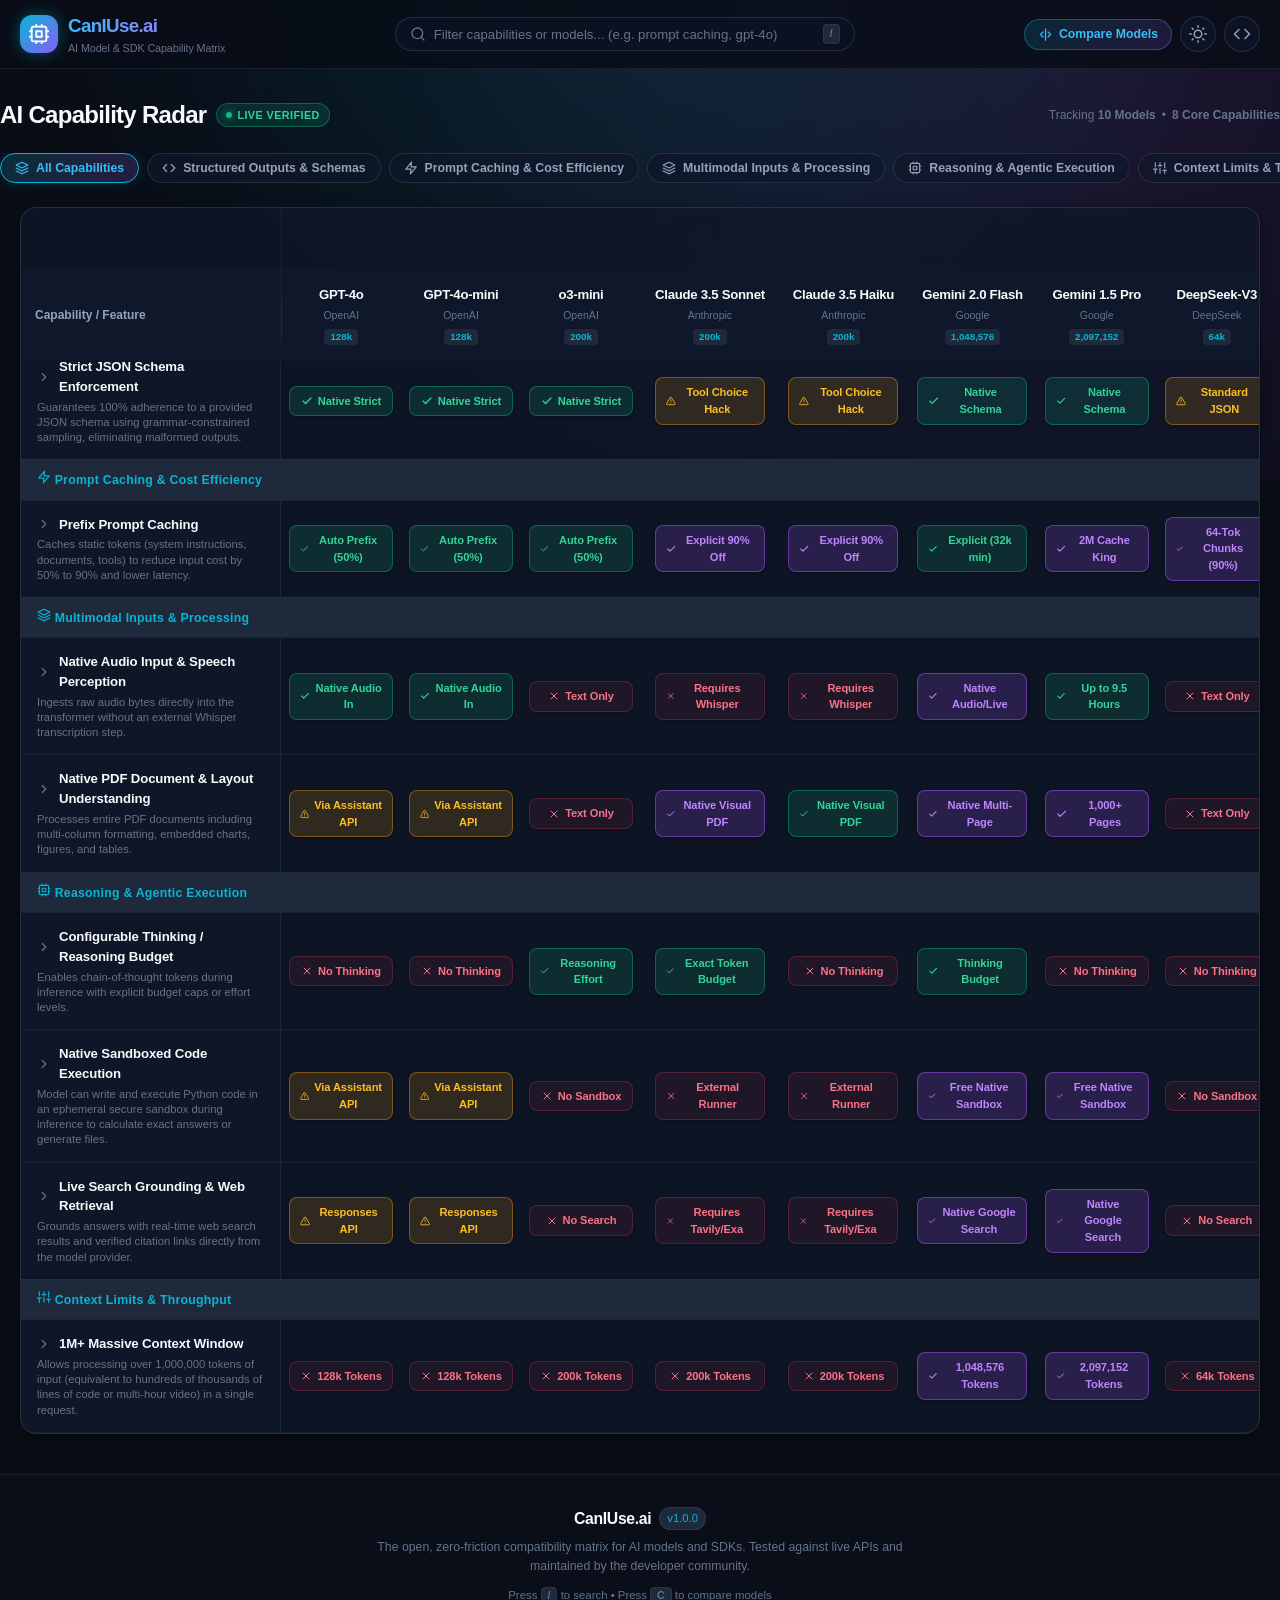
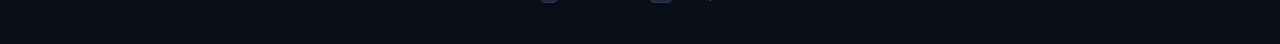
==== index.html @ 87ba204d "feat: initial commit of CanIUse.ai - The Can I Use for AI Models & SDKs" ====
<!DOCTYPE html>
<html lang="en" data-theme="dark">
<head>
  <meta charset="UTF-8" />
  <meta name="viewport" content="width=device-width, initial-scale=1.0" />
  <meta http-equiv="X-UA-Compatible" content="IE=edge" />

  <!-- Primary Meta Tags -->
  <title>CanIUse.ai ⚡ Can your AI model do this?</title>
  <meta name="title" content="CanIUse.ai ⚡ Can your AI model do this?" />
  <meta name="description" content="The CanIUse.com for AI models & SDKs. Instantly check strict JSON schemas, prompt caching, reasoning effort, multimodal perception, and tool parameters across OpenAI, Anthropic, Gemini, and DeepSeek." />
  <meta name="keywords" content="caniuse ai, llm capabilities, prompt caching calculator, strict json schema, claude 3.5 sonnet vs gpt-4o, gemini 2.0 flash context, deepseek v3 json mode, ai sdk cheat sheet" />
  <meta name="author" content="CanIUse.ai" />

  <!-- Theme & Mobile PWA -->
  <meta name="theme-color" media="(prefers-color-scheme: light)" content="#f8fafc" />
  <meta name="theme-color" media="(prefers-color-scheme: dark)" content="#090d16" />
  <link rel="icon" type="image/svg+xml" href="./favicon.svg" />

  <!-- Stylesheets -->
  <link rel="stylesheet" href="./css/styles.css?v=1.0.0" />
  <link rel="stylesheet" href="./css/components.css?v=1.0.0" />
  <link rel="stylesheet" href="./css/animations.css?v=1.0.0" />
</head>
<body>
  <!-- Mount for Header, Search, Category Navigation -->
  <div id="header-mount"></div>

  <!-- Main Content Mount: Capability Matrix Grid -->
  <main class="main-content" id="matrix-mount"></main>

  <!-- Mount for Model Diff Modal -->
  <div id="diff-modal-mount"></div>

  <!-- Site Footer -->
  <footer style="margin-top: auto; border-top: 1px solid var(--border-subtle); padding: 32px 0 40px; background: rgba(11, 17, 32, 0.4); text-align: center;">
    <div class="container" style="display: flex; flex-direction: column; align-items: center; gap: 8px;">
      <div style="display: flex; align-items: center; gap: 8px;">
        <span style="font-weight: 800; font-size: 1.05rem; letter-spacing: -0.02em;">CanIUse.ai</span>
        <span style="font-size: 0.75rem; background: var(--bg-card-subtle); padding: 2px 7px; border-radius: 9999px; border: 1px solid var(--border-color); color: var(--brand-cyan);">v1.0.0</span>
      </div>
      <p style="font-size: 0.82rem; color: var(--text-muted); max-width: 540px;">
        The open, zero-friction compatibility matrix for AI models and SDKs. Tested against live APIs and maintained by the developer community.
      </p>
      <div style="font-size: 0.76rem; color: var(--text-muted); margin-top: 4px;">
        Press <kbd class="search-kbd">/</kbd> to search &bull; Press <kbd class="search-kbd">C</kbd> to compare models
      </div>
    </div>
  </footer>

  <!-- Application Module Entrypoint -->
  <script type="module" src="./js/app.js?v=1.0.0"></script>
</body>
</html>
---- css/styles.css ----
/* ==========================================================================
   CanIUse.ai - Core Design System Tokens & Base Styles
   ========================================================================== */

:root {
  /* Color Palette - Cyber / Futuristic Dark (Default) */
  --bg-app: #090d16;
  --bg-surface: #0f172a;
  --bg-card: rgba(15, 23, 42, 0.75);
  --bg-card-hover: rgba(30, 41, 59, 0.85);
  --bg-card-subtle: #1e293b;
  --bg-elevated: #1e293b;
  --bg-input: #0b1120;
  --border-color: rgba(51, 65, 85, 0.6);
  --border-subtle: rgba(51, 65, 85, 0.35);
  --border-glow: rgba(6, 182, 212, 0.4);

  /* Typography */
  --text-primary: #f8fafc;
  --text-secondary: #94a3b8;
  --text-muted: #64748b;
  --text-inverse: #0f172a;

  /* Brand Accents */
  --brand-cyan: #06b6d4;
  --brand-cyan-glow: rgba(6, 182, 212, 0.25);
  --brand-emerald: #10b981;
  --brand-amber: #f59e0b;
  --brand-rose: #f43f5e;
  --brand-purple: #a855f7;
  --brand-blue: #3b82f6;

  /* Status Badges */
  --badge-native-bg: rgba(16, 185, 129, 0.15);
  --badge-native-text: #34d399;
  --badge-native-border: rgba(16, 185, 129, 0.4);

  --badge-partial-bg: rgba(245, 158, 11, 0.15);
  --badge-partial-text: #fbbf24;
  --badge-partial-border: rgba(245, 158, 11, 0.4);

  --badge-unsupported-bg: rgba(244, 63, 94, 0.08);
  --badge-unsupported-text: #fb7185;
  --badge-unsupported-border: rgba(244, 63, 94, 0.25);

  --badge-superpower-bg: rgba(168, 85, 247, 0.18);
  --badge-superpower-text: #c084fc;
  --badge-superpower-border: rgba(168, 85, 247, 0.5);

  /* Geometry & Shadows */
  --radius-xs: 4px;
  --radius-sm: 8px;
  --radius-md: 12px;
  --radius-lg: 16px;
  --radius-full: 9999px;
  --shadow-sm: 0 1px 3px rgba(0, 0, 0, 0.3);
  --shadow-md: 0 4px 12px rgba(0, 0, 0, 0.4);
  --shadow-lg: 0 10px 30px rgba(0, 0, 0, 0.6);
  --shadow-glow: 0 0 25px rgba(6, 182, 212, 0.2);

  /* Transitions */
  --transition-fast: 150ms cubic-bezier(0.16, 1, 0.3, 1);
  --transition-normal: 250ms cubic-bezier(0.16, 1, 0.3, 1);
  --transition-slow: 400ms cubic-bezier(0.16, 1, 0.3, 1);
}

/* Light Theme */
[data-theme="light"] {
  --bg-app: #f8fafc;
  --bg-surface: #ffffff;
  --bg-card: rgba(255, 255, 255, 0.85);
  --bg-card-hover: #f1f5f9;
  --bg-card-subtle: #f1f5f9;
  --bg-elevated: #ffffff;
  --bg-input: #ffffff;
  --border-color: #cbd5e1;
  --border-subtle: #e2e8f0;
  --border-glow: rgba(6, 182, 212, 0.5);

  --text-primary: #0f172a;
  --text-secondary: #475569;
  --text-muted: #64748b;
  --text-inverse: #ffffff;

  --badge-native-bg: #ecfdf5;
  --badge-native-text: #059669;
  --badge-native-border: #a7f3d0;

  --badge-partial-bg: #fffbeb;
  --badge-partial-text: #d97706;
  --badge-partial-border: #fde68a;

  --badge-unsupported-bg: #fff1f2;
  --badge-unsupported-text: #e11d48;
  --badge-unsupported-border: #fecdd3;

  --badge-superpower-bg: #faf5ff;
  --badge-superpower-text: #9333ea;
  --badge-superpower-border: #e9d5ff;

  --shadow-md: 0 4px 12px rgba(15, 23, 42, 0.08);
  --shadow-lg: 0 10px 30px rgba(15, 23, 42, 0.12);
}

/* Resets & Base */
*, *::before, *::after {
  box-sizing: border-box;
  margin: 0;
  padding: 0;
}

html {
  font-family: -apple-system, BlinkMacSystemFont, "Segoe UI", Roboto, "Helvetica Neue", Arial, sans-serif;
  font-size: 15px;
  line-height: 1.5;
  color: var(--text-primary);
  background-color: var(--bg-app);
  -webkit-font-smoothing: antialiased;
  -moz-osx-font-smoothing: grayscale;
}

body {
  min-height: 100vh;
  display: flex;
  flex-direction: column;
  background-color: var(--bg-app);
  overflow-x: hidden;
  position: relative;
}

/* Background Cyber Grid Accent */
body::before {
  content: "";
  position: fixed;
  top: 0;
  left: 0;
  right: 0;
  height: 480px;
  background: radial-gradient(circle at 50% -20%, rgba(6, 182, 212, 0.15), transparent 70%),
              radial-gradient(circle at 85% 10%, rgba(168, 85, 247, 0.12), transparent 60%);
  pointer-events: none;
  z-index: 0;
}

.container {
  width: 100%;
  max-width: 1440px;
  margin: 0 auto;
  padding: 0 20px;
  position: relative;
  z-index: 1;
}

a {
  color: inherit;
  text-decoration: none;
}

button {
  font-family: inherit;
  cursor: pointer;
  border: none;
  background: none;
}
---- css/components.css ----
/* ==========================================================================
   CanIUse.ai - Component Styles
   ========================================================================== */

/* --------------------------------------------------------------------------
   Site Header & Topbar
   -------------------------------------------------------------------------- */
.site-header {
  position: sticky;
  top: 0;
  z-index: 100;
  background: rgba(9, 13, 22, 0.82);
  backdrop-filter: blur(14px);
  -webkit-backdrop-filter: blur(14px);
  border-bottom: 1px solid var(--border-subtle);
  padding: 12px 0;
}

[data-theme="light"] .site-header {
  background: rgba(248, 250, 252, 0.85);
}

.site-header-inner {
  display: flex;
  align-items: center;
  justify-content: space-between;
  gap: 16px;
}

.brand-group {
  display: flex;
  align-items: center;
  gap: 10px;
  flex-shrink: 0;
}

.brand-logo-wrap {
  width: 38px;
  height: 38px;
  border-radius: var(--radius-md);
  background: linear-gradient(135deg, #06b6d4, #8b5cf6);
  display: flex;
  align-items: center;
  justify-content: center;
  color: #ffffff;
  box-shadow: 0 0 16px rgba(6, 182, 212, 0.4);
}

.brand-text {
  display: flex;
  flex-direction: column;
}

.brand-title {
  font-size: 1.25rem;
  font-weight: 850;
  letter-spacing: -0.035em;
  background: linear-gradient(90deg, #38bdf8, #818cf8, #c084fc);
  -webkit-background-clip: text;
  -webkit-text-fill-color: transparent;
}

.brand-subtitle {
  font-size: 0.72rem;
  color: var(--text-muted);
  font-weight: 500;
  letter-spacing: -0.01em;
}

/* Header Search Box */
.header-search-wrap {
  flex: 1;
  max-width: 460px;
  position: relative;
}

.header-search-box {
  display: flex;
  align-items: center;
  gap: 8px;
  background: var(--bg-input);
  border: 1px solid var(--border-color);
  border-radius: var(--radius-full);
  padding: 6px 14px;
  transition: all var(--transition-fast);
}

.header-search-box:focus-within {
  border-color: var(--brand-cyan);
  box-shadow: 0 0 0 3px var(--brand-cyan-glow);
}

.search-icon {
  color: var(--text-muted);
  display: flex;
  align-items: center;
}

.search-input {
  flex: 1;
  background: transparent;
  border: none;
  outline: none;
  font-size: 0.88rem;
  color: var(--text-primary);
}

.search-input::placeholder {
  color: var(--text-muted);
}

.search-kbd {
  font-size: 0.7rem;
  font-family: inherit;
  font-weight: 600;
  color: var(--text-muted);
  background: var(--bg-card-subtle);
  border: 1px solid var(--border-color);
  border-radius: var(--radius-xs);
  padding: 1px 6px;
  box-shadow: 0 1px 2px rgba(0, 0, 0, 0.2);
}

.search-clear-btn {
  color: var(--text-muted);
  display: flex;
  align-items: center;
  padding: 2px;
  border-radius: 50%;
  transition: color var(--transition-fast);
}

.search-clear-btn:hover {
  color: var(--text-primary);
}

/* Header Actions */
.header-actions {
  display: flex;
  align-items: center;
  gap: 8px;
}

.header-btn {
  display: flex;
  align-items: center;
  gap: 6px;
  font-size: 0.82rem;
  font-weight: 600;
  padding: 7px 13px;
  border-radius: var(--radius-full);
  border: 1px solid var(--border-color);
  background: var(--bg-card);
  color: var(--text-primary);
  transition: all var(--transition-fast);
}

.header-btn:hover {
  background: var(--bg-card-hover);
  border-color: var(--brand-cyan);
}

.header-btn.btn-diff {
  background: linear-gradient(135deg, rgba(6, 182, 212, 0.15), rgba(168, 85, 247, 0.15));
  border-color: rgba(6, 182, 212, 0.4);
  color: #38bdf8;
}

.header-btn.btn-diff:hover {
  border-color: #38bdf8;
  box-shadow: 0 0 12px rgba(6, 182, 212, 0.25);
}

.icon-btn {
  width: 36px;
  height: 36px;
  border-radius: var(--radius-full);
  border: 1px solid var(--border-color);
  background: var(--bg-card);
  color: var(--text-secondary);
  display: flex;
  align-items: center;
  justify-content: center;
  transition: all var(--transition-fast);
}

.icon-btn:hover {
  color: var(--text-primary);
  border-color: var(--brand-cyan);
}

/* --------------------------------------------------------------------------
   Hero & Quick Category Navigation Pills
   -------------------------------------------------------------------------- */
.hero-radar-strip {
  padding: 28px 0 16px;
}

.hero-stats-row {
  display: flex;
  align-items: center;
  justify-content: space-between;
  flex-wrap: wrap;
  gap: 12px;
  margin-bottom: 20px;
}

.hero-heading {
  display: flex;
  align-items: center;
  gap: 10px;
}

.hero-heading h1 {
  font-size: 1.6rem;
  font-weight: 850;
  letter-spacing: -0.03em;
}

.hero-badge-pill {
  font-size: 0.72rem;
  font-weight: 700;
  text-transform: uppercase;
  letter-spacing: 0.04em;
  padding: 3px 9px;
  border-radius: var(--radius-full);
  background: var(--badge-native-bg);
  color: var(--badge-native-text);
  border: 1px solid var(--badge-native-border);
  display: inline-flex;
  align-items: center;
  gap: 5px;
}

.live-pulse-dot {
  width: 6px;
  height: 6px;
  border-radius: 50%;
  background: var(--brand-emerald);
  box-shadow: 0 0 8px var(--brand-emerald);
}

.category-pills-row {
  display: flex;
  align-items: center;
  gap: 8px;
  overflow-x: auto;
  padding-bottom: 8px;
  scrollbar-width: none;
}

.category-pills-row::-webkit-scrollbar {
  display: none;
}

.cat-pill {
  display: flex;
  align-items: center;
  gap: 7px;
  font-size: 0.82rem;
  font-weight: 600;
  padding: 7px 14px;
  border-radius: var(--radius-full);
  background: var(--bg-card);
  border: 1px solid var(--border-color);
  color: var(--text-secondary);
  white-space: nowrap;
  transition: all var(--transition-fast);
}

.cat-pill:hover {
  background: var(--bg-card-hover);
  color: var(--text-primary);
  border-color: rgba(6, 182, 212, 0.4);
}

.cat-pill.active {
  background: linear-gradient(135deg, rgba(6, 182, 212, 0.2), rgba(168, 85, 247, 0.2));
  border-color: var(--brand-cyan);
  color: #38bdf8;
  box-shadow: 0 0 14px rgba(6, 182, 212, 0.2);
}

/* --------------------------------------------------------------------------
   Matrix Grid Table
   -------------------------------------------------------------------------- */
.matrix-container-card {
  background: var(--bg-card);
  border: 1px solid var(--border-color);
  border-radius: var(--radius-lg);
  box-shadow: var(--shadow-md);
  margin-bottom: 40px;
  overflow: hidden;
}

.matrix-table-wrap {
  overflow-x: auto;
  width: 100%;
}

.matrix-table {
  width: 100%;
  border-collapse: collapse;
  text-align: left;
  min-width: 1100px;
}

/* Column Header Styles */
.matrix-table thead th {
  background: var(--bg-surface);
  border-bottom: 2px solid var(--border-color);
  padding: 16px 14px;
  font-size: 0.8rem;
  font-weight: 700;
  color: var(--text-secondary);
  white-space: nowrap;
  position: sticky;
  top: 61px;
  z-index: 20;
}

.th-feature {
  width: 260px;
  min-width: 260px;
  position: sticky;
  left: 0;
  background: var(--bg-surface) !important;
  z-index: 25 !important;
  border-right: 1px solid var(--border-subtle);
}

.th-model {
  text-align: center;
  min-width: 120px;
}

.model-header-cell {
  display: flex;
  flex-direction: column;
  align-items: center;
  gap: 3px;
}

.model-header-name {
  font-size: 0.88rem;
  font-weight: 750;
  color: var(--text-primary);
  letter-spacing: -0.02em;
}

.model-header-provider {
  font-size: 0.7rem;
  color: var(--text-muted);
  font-weight: 500;
}

.model-header-badge {
  font-size: 0.65rem;
  font-weight: 600;
  padding: 1px 6px;
  border-radius: var(--radius-xs);
  background: var(--bg-card-subtle);
  color: var(--brand-cyan);
  margin-top: 2px;
}

/* Category Subheader Rows */
.category-divider-row td {
  background: var(--bg-card-subtle);
  padding: 10px 16px;
  font-size: 0.82rem;
  font-weight: 750;
  color: var(--brand-cyan);
  letter-spacing: 0.02em;
  border-top: 1px solid var(--border-color);
  border-bottom: 1px solid var(--border-subtle);
}

/* Feature Rows */
.feature-row {
  cursor: pointer;
  transition: background var(--transition-fast);
  border-bottom: 1px solid var(--border-subtle);
}

.feature-row:hover {
  background: var(--bg-card-hover);
}

.feature-row.expanded {
  background: rgba(30, 41, 59, 0.4);
}

.td-feature-name {
  padding: 14px 16px;
  position: sticky;
  left: 0;
  background: var(--bg-card);
  z-index: 10;
  border-right: 1px solid var(--border-subtle);
  display: flex;
  flex-direction: column;
  gap: 3px;
}

.feature-row:hover .td-feature-name {
  background: var(--bg-card-hover);
}

.feature-title-wrap {
  display: flex;
  align-items: center;
  gap: 8px;
}

.feature-chevron {
  color: var(--text-muted);
  transition: transform var(--transition-normal);
  display: flex;
}

.feature-row.expanded .feature-chevron {
  transform: rotate(90deg);
  color: var(--brand-cyan);
}

.feature-title {
  font-size: 0.88rem;
  font-weight: 700;
  color: var(--text-primary);
  letter-spacing: -0.01em;
}

.feature-summary {
  font-size: 0.75rem;
  color: var(--text-muted);
  line-height: 1.35;
}

.td-model-cell {
  text-align: center;
  padding: 10px 8px;
  vertical-align: middle;
}

/* Status Badges */
.status-badge {
  display: inline-flex;
  align-items: center;
  justify-content: center;
  gap: 5px;
  padding: 6px 10px;
  border-radius: var(--radius-sm);
  font-size: 0.74rem;
  font-weight: 700;
  letter-spacing: -0.01em;
  width: 100%;
  max-width: 110px;
  text-align: center;
  transition: transform var(--transition-fast);
  box-shadow: var(--shadow-sm);
}

.feature-row:hover .status-badge {
  transform: translateY(-1px);
}

.status-badge.native {
  background: var(--badge-native-bg);
  color: var(--badge-native-text);
  border: 1px solid var(--badge-native-border);
}

.status-badge.partial {
  background: var(--badge-partial-bg);
  color: var(--badge-partial-text);
  border: 1px solid var(--badge-partial-border);
}

.status-badge.unsupported {
  background: var(--badge-unsupported-bg);
  color: var(--badge-unsupported-text);
  border: 1px solid var(--badge-unsupported-border);
}

.status-badge.superpower {
  background: var(--badge-superpower-bg);
  color: var(--badge-superpower-text);
  border: 1px solid var(--badge-superpower-border);
}

/* --------------------------------------------------------------------------
   Expandable Feature Detail Drawer
   -------------------------------------------------------------------------- */
.drawer-row {
  display: none;
  background: rgba(11, 17, 32, 0.95);
  border-bottom: 2px solid var(--brand-cyan);
}

.drawer-row.expanded {
  display: table-row;
}

.drawer-content {
  padding: 24px;
}

.drawer-grid {
  display: grid;
  grid-template-columns: 1fr 1.2fr;
  gap: 24px;
}

@media (max-width: 900px) {
  .drawer-grid {
    grid-template-columns: 1fr;
  }
}

.drawer-title {
  font-size: 1.1rem;
  font-weight: 800;
  color: var(--text-primary);
  margin-bottom: 6px;
  display: flex;
  align-items: center;
  gap: 8px;
}

.drawer-desc {
  font-size: 0.85rem;
  color: var(--text-secondary);
  line-height: 1.5;
  margin-bottom: 16px;
}

.drawer-gotchas-box {
  background: rgba(245, 158, 11, 0.08);
  border-left: 3px solid var(--brand-amber);
  padding: 12px 16px;
  border-radius: 0 var(--radius-sm) var(--radius-sm) 0;
  margin-bottom: 18px;
}

.drawer-gotchas-heading {
  font-size: 0.78rem;
  font-weight: 750;
  color: var(--brand-amber);
  text-transform: uppercase;
  letter-spacing: 0.03em;
  margin-bottom: 6px;
  display: flex;
  align-items: center;
  gap: 6px;
}

.drawer-gotchas-list {
  list-style: disc;
  padding-left: 18px;
  font-size: 0.8rem;
  color: var(--text-secondary);
  line-height: 1.5;
}

/* SDK Parameter Breakdown Cards */
.sdk-params-list {
  display: flex;
  flex-direction: column;
  gap: 10px;
}

.sdk-param-item {
  background: var(--bg-card);
  border: 1px solid var(--border-color);
  border-radius: var(--radius-sm);
  padding: 10px 14px;
}

.sdk-param-header {
  display: flex;
  align-items: center;
  justify-content: space-between;
  margin-bottom: 4px;
}

.sdk-model-title {
  font-size: 0.82rem;
  font-weight: 750;
  color: var(--text-primary);
}

.sdk-param-code {
  font-family: ui-monospace, SFMono-Regular, Menlo, Monaco, Consolas, monospace;
  font-size: 0.78rem;
  color: var(--brand-cyan);
  background: var(--bg-input);
  padding: 4px 8px;
  border-radius: var(--radius-xs);
  display: block;
  word-break: break-all;
}

.sdk-param-notes {
  font-size: 0.75rem;
  color: var(--text-muted);
  margin-top: 4px;
}

/* Code Viewer Widget */
.code-viewer-wrap {
  background: #080c14;
  border: 1px solid var(--border-color);
  border-radius: var(--radius-md);
  overflow: hidden;
  display: flex;
  flex-direction: column;
}

.code-viewer-topbar {
  display: flex;
  align-items: center;
  justify-content: space-between;
  background: #0f172a;
  border-bottom: 1px solid var(--border-subtle);
  padding: 8px 14px;
}

.code-lang-tabs {
  display: flex;
  gap: 6px;
}

.code-tab-btn {
  font-size: 0.76rem;
  font-weight: 650;
  padding: 4px 10px;
  border-radius: var(--radius-xs);
  color: var(--text-muted);
  transition: all var(--transition-fast);
}

.code-tab-btn.active {
  background: var(--bg-card-subtle);
  color: var(--brand-cyan);
}

.code-copy-btn {
  display: flex;
  align-items: center;
  gap: 5px;
  font-size: 0.74rem;
  font-weight: 650;
  padding: 4px 10px;
  border-radius: var(--radius-xs);
  background: var(--bg-card-subtle);
  border: 1px solid var(--border-color);
  color: var(--text-secondary);
  transition: all var(--transition-fast);
}

.code-copy-btn:hover {
  background: var(--brand-cyan);
  color: #090d16;
  border-color: var(--brand-cyan);
}

.code-pre {
  margin: 0;
  padding: 16px;
  font-family: ui-monospace, SFMono-Regular, Menlo, Monaco, Consolas, monospace;
  font-size: 0.78rem;
  line-height: 1.6;
  color: #e2e8f0;
  overflow-x: auto;
  flex: 1;
}

/* --------------------------------------------------------------------------
   Model Diff Comparison Modal
   -------------------------------------------------------------------------- */
.diff-modal-backdrop {
  position: fixed;
  inset: 0;
  background: rgba(0, 0, 0, 0.75);
  backdrop-filter: blur(8px);
  z-index: 500;
  display: flex;
  align-items: center;
  justify-content: center;
  padding: 20px;
  opacity: 0;
  pointer-events: none;
  transition: opacity var(--transition-normal);
}

.diff-modal-backdrop.open {
  opacity: 1;
  pointer-events: auto;
}

.diff-modal {
  background: var(--bg-surface);
  border: 1px solid var(--border-color);
  border-radius: var(--radius-lg);
  box-shadow: var(--shadow-lg);
  width: 100%;
  max-width: 860px;
  max-height: 85vh;
  display: flex;
  flex-direction: column;
  overflow: hidden;
  transform: scale(0.95);
  transition: transform var(--transition-normal);
}

.diff-modal-backdrop.open .diff-modal {
  transform: scale(1);
}

.diff-modal-header {
  padding: 16px 20px;
  border-bottom: 1px solid var(--border-color);
  display: flex;
  align-items: center;
  justify-content: space-between;
}

.diff-modal-title {
  font-size: 1.15rem;
  font-weight: 800;
  letter-spacing: -0.02em;
}

.diff-selectors-row {
  display: grid;
  grid-template-columns: 1fr auto 1fr;
  align-items: center;
  gap: 16px;
  padding: 16px 20px;
  background: var(--bg-card-subtle);
  border-bottom: 1px solid var(--border-subtle);
}

.model-select {
  width: 100%;
  padding: 8px 12px;
  border-radius: var(--radius-sm);
  background: var(--bg-input);
  border: 1px solid var(--border-color);
  color: var(--text-primary);
  font-size: 0.88rem;
  font-weight: 600;
  outline: none;
}

.diff-body {
  overflow-y: auto;
  padding: 20px;
}

.diff-row {
  display: grid;
  grid-template-columns: 1.4fr 1fr 1fr;
  align-items: center;
  gap: 12px;
  padding: 12px 0;
  border-bottom: 1px solid var(--border-subtle);
}

/* --------------------------------------------------------------------------
   Copy Toast Notification
   -------------------------------------------------------------------------- */
.copy-toast {
  position: fixed;
  bottom: 24px;
  right: 24px;
  background: #10b981;
  color: #ffffff;
  padding: 10px 18px;
  border-radius: var(--radius-full);
  font-size: 0.82rem;
  font-weight: 700;
  box-shadow: 0 10px 25px rgba(16, 185, 129, 0.4);
  display: flex;
  align-items: center;
  gap: 8px;
  z-index: 1000;
  transform: translateY(100px);
  opacity: 0;
  transition: all var(--transition-normal);
}

.copy-toast.show {
  transform: translateY(0);
  opacity: 1;
}
---- css/animations.css ----
/* ==========================================================================
   CanIUse.ai - High-Performance 60fps Micro-Animations (<4KB)
   ========================================================================== */

/* Glowing border sweep on active brand element */
@keyframes pulseGlow {
  0%, 100% {
    box-shadow: 0 0 14px rgba(6, 182, 212, 0.35);
  }
  50% {
    box-shadow: 0 0 24px rgba(168, 85, 247, 0.55);
  }
}

.brand-logo-wrap {
  animation: pulseGlow 4s infinite ease-in-out;
}

/* Pulsing Live Verification Dot */
@keyframes radarPing {
  0% {
    transform: scale(0.95);
    box-shadow: 0 0 0 0 rgba(16, 185, 129, 0.7);
  }
  70% {
    transform: scale(1.1);
    box-shadow: 0 0 0 7px rgba(16, 185, 129, 0);
  }
  100% {
    transform: scale(0.95);
    box-shadow: 0 0 0 0 rgba(16, 185, 129, 0);
  }
}

.live-pulse-dot {
  animation: radarPing 2.2s infinite cubic-bezier(0.4, 0, 0.6, 1);
}

/* Micro Pop Animation for status badge hover */
.status-badge:hover {
  transform: scale(1.04);
}

/* Fade in for matrix cards */
@keyframes fadeInUp {
  from {
    opacity: 0;
    transform: translateY(8px);
  }
  to {
    opacity: 1;
    transform: translateY(0);
  }
}

.matrix-table tbody tr {
  animation: fadeInUp 0.2s ease-out forwards;
}
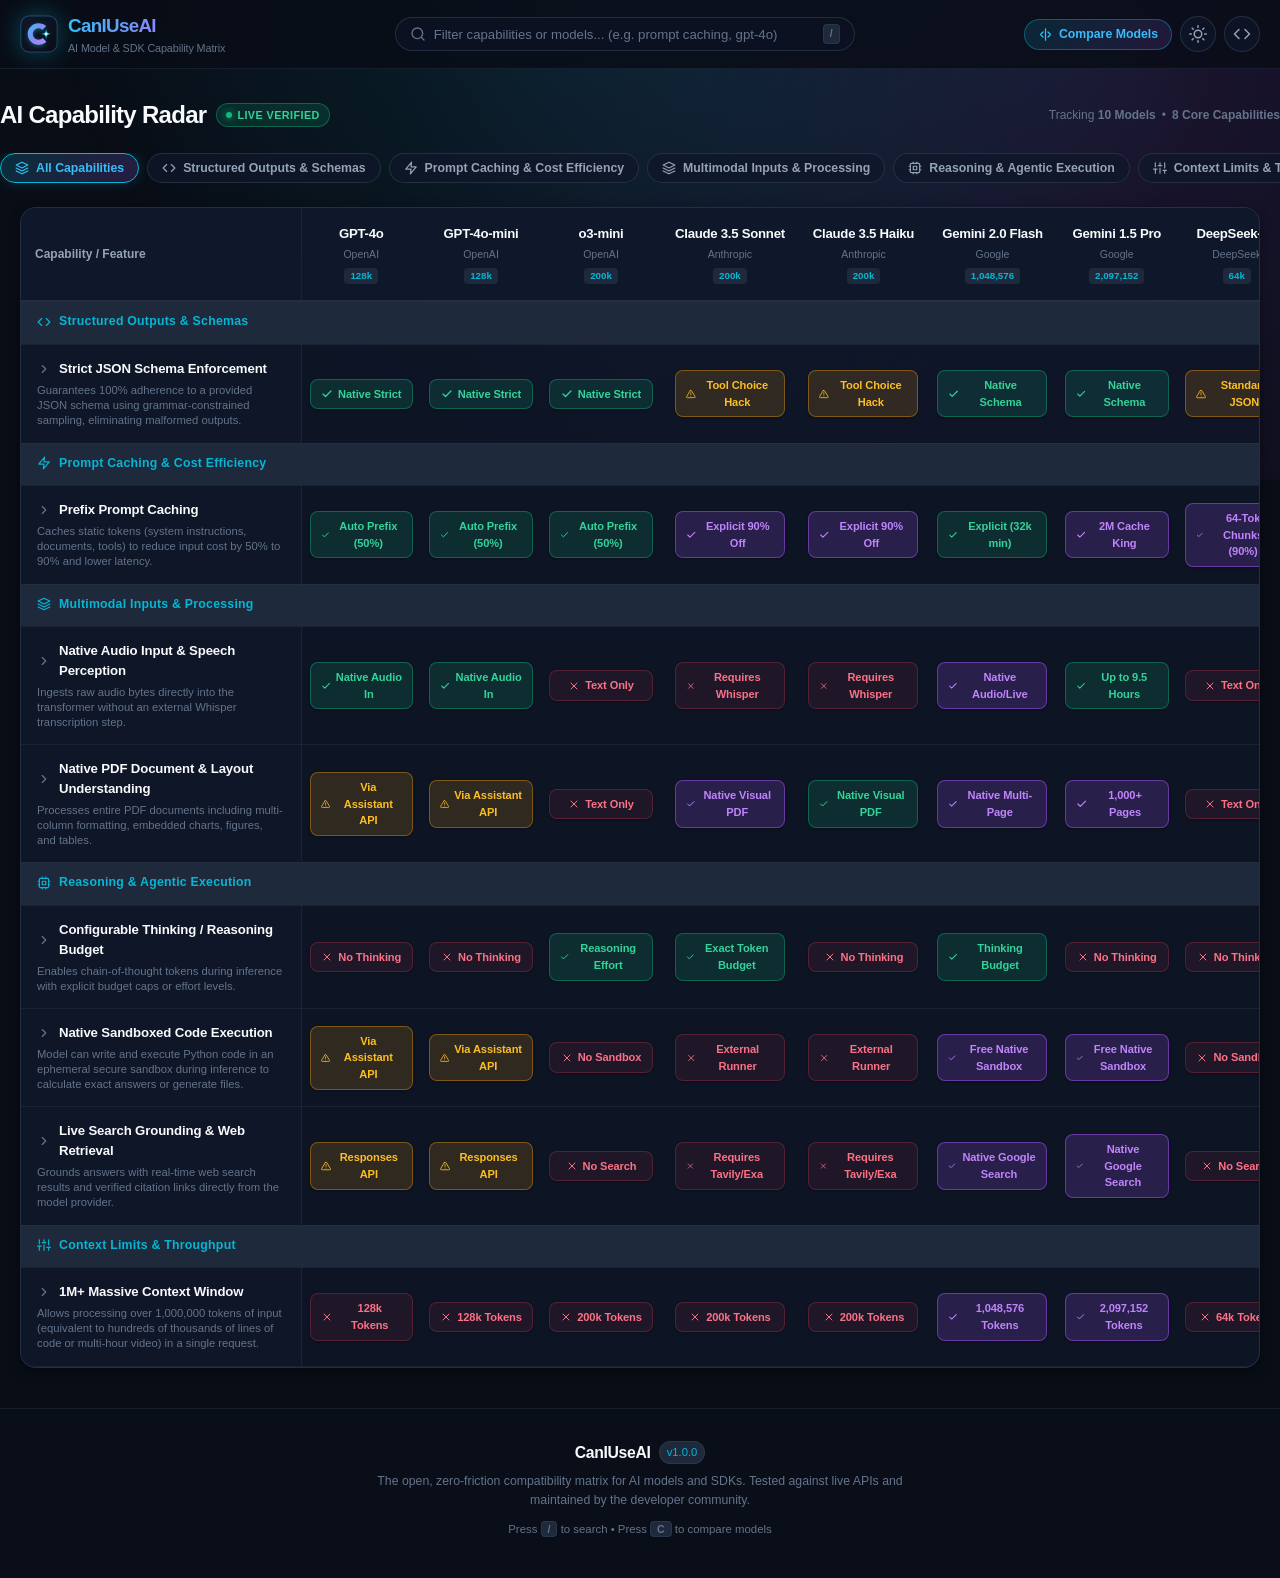
==== commit c61fc3eb: "brand: update name to CanIUseAI and design solid modern SVG emblem logo" ====
--- a/index.html
+++ b/index.html
@@ -6,11 +6,11 @@
   <meta http-equiv="X-UA-Compatible" content="IE=edge" />
 
   <!-- Primary Meta Tags -->
-  <title>CanIUse.ai ⚡ Can your AI model do this?</title>
-  <meta name="title" content="CanIUse.ai ⚡ Can your AI model do this?" />
-  <meta name="description" content="The CanIUse.com for AI models & SDKs. Instantly check strict JSON schemas, prompt caching, reasoning effort, multimodal perception, and tool parameters across OpenAI, Anthropic, Gemini, and DeepSeek." />
-  <meta name="keywords" content="caniuse ai, llm capabilities, prompt caching calculator, strict json schema, claude 3.5 sonnet vs gpt-4o, gemini 2.0 flash context, deepseek v3 json mode, ai sdk cheat sheet" />
-  <meta name="author" content="CanIUse.ai" />
+  <title>CanIUseAI ⚡ Can your AI model do this?</title>
+  <meta name="title" content="CanIUseAI ⚡ Can your AI model do this?" />
+  <meta name="description" content="The CanIUse for AI models & SDKs. Instantly check strict JSON schemas, prompt caching, reasoning effort, multimodal perception, and tool parameters across OpenAI, Anthropic, Gemini, and DeepSeek." />
+  <meta name="keywords" content="caniuseai, caniuse ai, llm capabilities, prompt caching calculator, strict json schema, claude 3.5 sonnet vs gpt-4o, gemini 2.0 flash context, deepseek v3 json mode, ai sdk cheat sheet" />
+  <meta name="author" content="CanIUseAI" />
 
   <!-- Theme & Mobile PWA -->
   <meta name="theme-color" media="(prefers-color-scheme: light)" content="#f8fafc" />
@@ -36,7 +36,7 @@
   <footer style="margin-top: auto; border-top: 1px solid var(--border-subtle); padding: 32px 0 40px; background: rgba(11, 17, 32, 0.4); text-align: center;">
     <div class="container" style="display: flex; flex-direction: column; align-items: center; gap: 8px;">
       <div style="display: flex; align-items: center; gap: 8px;">
-        <span style="font-weight: 800; font-size: 1.05rem; letter-spacing: -0.02em;">CanIUse.ai</span>
+        <span style="font-weight: 800; font-size: 1.05rem; letter-spacing: -0.02em;">CanIUseAI</span>
         <span style="font-size: 0.75rem; background: var(--bg-card-subtle); padding: 2px 7px; border-radius: 9999px; border: 1px solid var(--border-color); color: var(--brand-cyan);">v1.0.0</span>
       </div>
       <p style="font-size: 0.82rem; color: var(--text-muted); max-width: 540px;">
--- a/css/components.css
+++ b/css/components.css
@@ -37,13 +37,18 @@
 .brand-logo-wrap {
   width: 38px;
   height: 38px;
-  border-radius: var(--radius-md);
-  background: linear-gradient(135deg, #06b6d4, #8b5cf6);
+  border-radius: 10px;
   display: flex;
   align-items: center;
   justify-content: center;
-  color: #ffffff;
-  box-shadow: 0 0 16px rgba(6, 182, 212, 0.4);
+  cursor: pointer;
+  transition: transform var(--transition-fast), filter var(--transition-fast);
+  filter: drop-shadow(0 0 12px rgba(6, 182, 212, 0.35));
+}
+
+.brand-logo-wrap:hover {
+  transform: scale(1.06);
+  filter: drop-shadow(0 0 16px rgba(56, 189, 248, 0.55));
 }
 
 .brand-text {
@@ -121,17 +126,36 @@
   box-shadow: 0 1px 2px rgba(0, 0, 0, 0.2);
 }
 
+/* Hide native WebKit / Blink search decoration and cancel buttons */
+input[type="search"]::-webkit-search-decoration,
+input[type="search"]::-webkit-search-cancel-button,
+input[type="search"]::-webkit-search-results-button,
+input[type="search"]::-webkit-search-results-decoration {
+  -webkit-appearance: none;
+  display: none;
+}
+
 .search-clear-btn {
-  color: var(--text-muted);
-  display: flex;
-  align-items: center;
-  padding: 2px;
+  color: #38bdf8;
+  background: rgba(56, 189, 248, 0.12);
+  border: 1px solid rgba(56, 189, 248, 0.28);
+  display: flex;
+  align-items: center;
+  justify-content: center;
+  width: 20px;
+  height: 20px;
   border-radius: 50%;
-  transition: color var(--transition-fast);
+  padding: 0;
+  cursor: pointer;
+  flex-shrink: 0;
+  transition: all var(--transition-fast);
 }
 
 .search-clear-btn:hover {
-  color: var(--text-primary);
+  color: #ffffff;
+  background: #0284c7;
+  border-color: #38bdf8;
+  box-shadow: 0 0 10px rgba(56, 189, 248, 0.4);
 }
 
 /* Header Actions */
@@ -315,18 +339,21 @@
   color: var(--text-secondary);
   white-space: nowrap;
   position: sticky;
-  top: 61px;
+  top: 0;
   z-index: 20;
 }
 
 .th-feature {
-  width: 260px;
-  min-width: 260px;
+  width: 280px;
+  min-width: 280px;
+  max-width: 280px;
   position: sticky;
   left: 0;
   background: var(--bg-surface) !important;
   z-index: 25 !important;
   border-right: 1px solid var(--border-subtle);
+  text-align: left;
+  vertical-align: middle;
 }
 
 .th-model {
@@ -374,6 +401,16 @@
   letter-spacing: 0.02em;
   border-top: 1px solid var(--border-color);
   border-bottom: 1px solid var(--border-subtle);
+  position: relative;
+}
+
+.category-divider-inner {
+  position: sticky;
+  left: 16px;
+  display: inline-flex;
+  align-items: center;
+  gap: 8px;
+  width: max-content;
 }
 
 /* Feature Rows */
@@ -392,15 +429,22 @@
 }
 
 .td-feature-name {
+  width: 280px;
+  min-width: 280px;
+  max-width: 280px;
   padding: 14px 16px;
   position: sticky;
   left: 0;
   background: var(--bg-card);
   z-index: 10;
   border-right: 1px solid var(--border-subtle);
+  vertical-align: top;
+}
+
+.feature-name-inner {
   display: flex;
   flex-direction: column;
-  gap: 3px;
+  gap: 4px;
 }
 
 .feature-row:hover .td-feature-name {
@@ -575,6 +619,13 @@
   border: 1px solid var(--border-color);
   border-radius: var(--radius-sm);
   padding: 10px 14px;
+  transition: all var(--transition-fast);
+}
+
+.sdk-param-item.active-model-target {
+  border-color: var(--brand-cyan);
+  background: rgba(6, 182, 212, 0.08);
+  box-shadow: 0 0 16px rgba(6, 182, 212, 0.25);
 }
 
 .sdk-param-header {
@@ -637,12 +688,22 @@
   padding: 4px 10px;
   border-radius: var(--radius-xs);
   color: var(--text-muted);
+  background: transparent;
+  border: 1px solid transparent;
+  cursor: pointer;
   transition: all var(--transition-fast);
 }
 
+.code-tab-btn:hover {
+  color: var(--text-primary);
+  background: rgba(255, 255, 255, 0.06);
+}
+
 .code-tab-btn.active {
-  background: var(--bg-card-subtle);
-  color: var(--brand-cyan);
+  background: rgba(6, 182, 212, 0.15);
+  border-color: rgba(6, 182, 212, 0.35);
+  color: #38bdf8;
+  box-shadow: 0 0 8px rgba(6, 182, 212, 0.2);
 }
 
 .code-copy-btn {
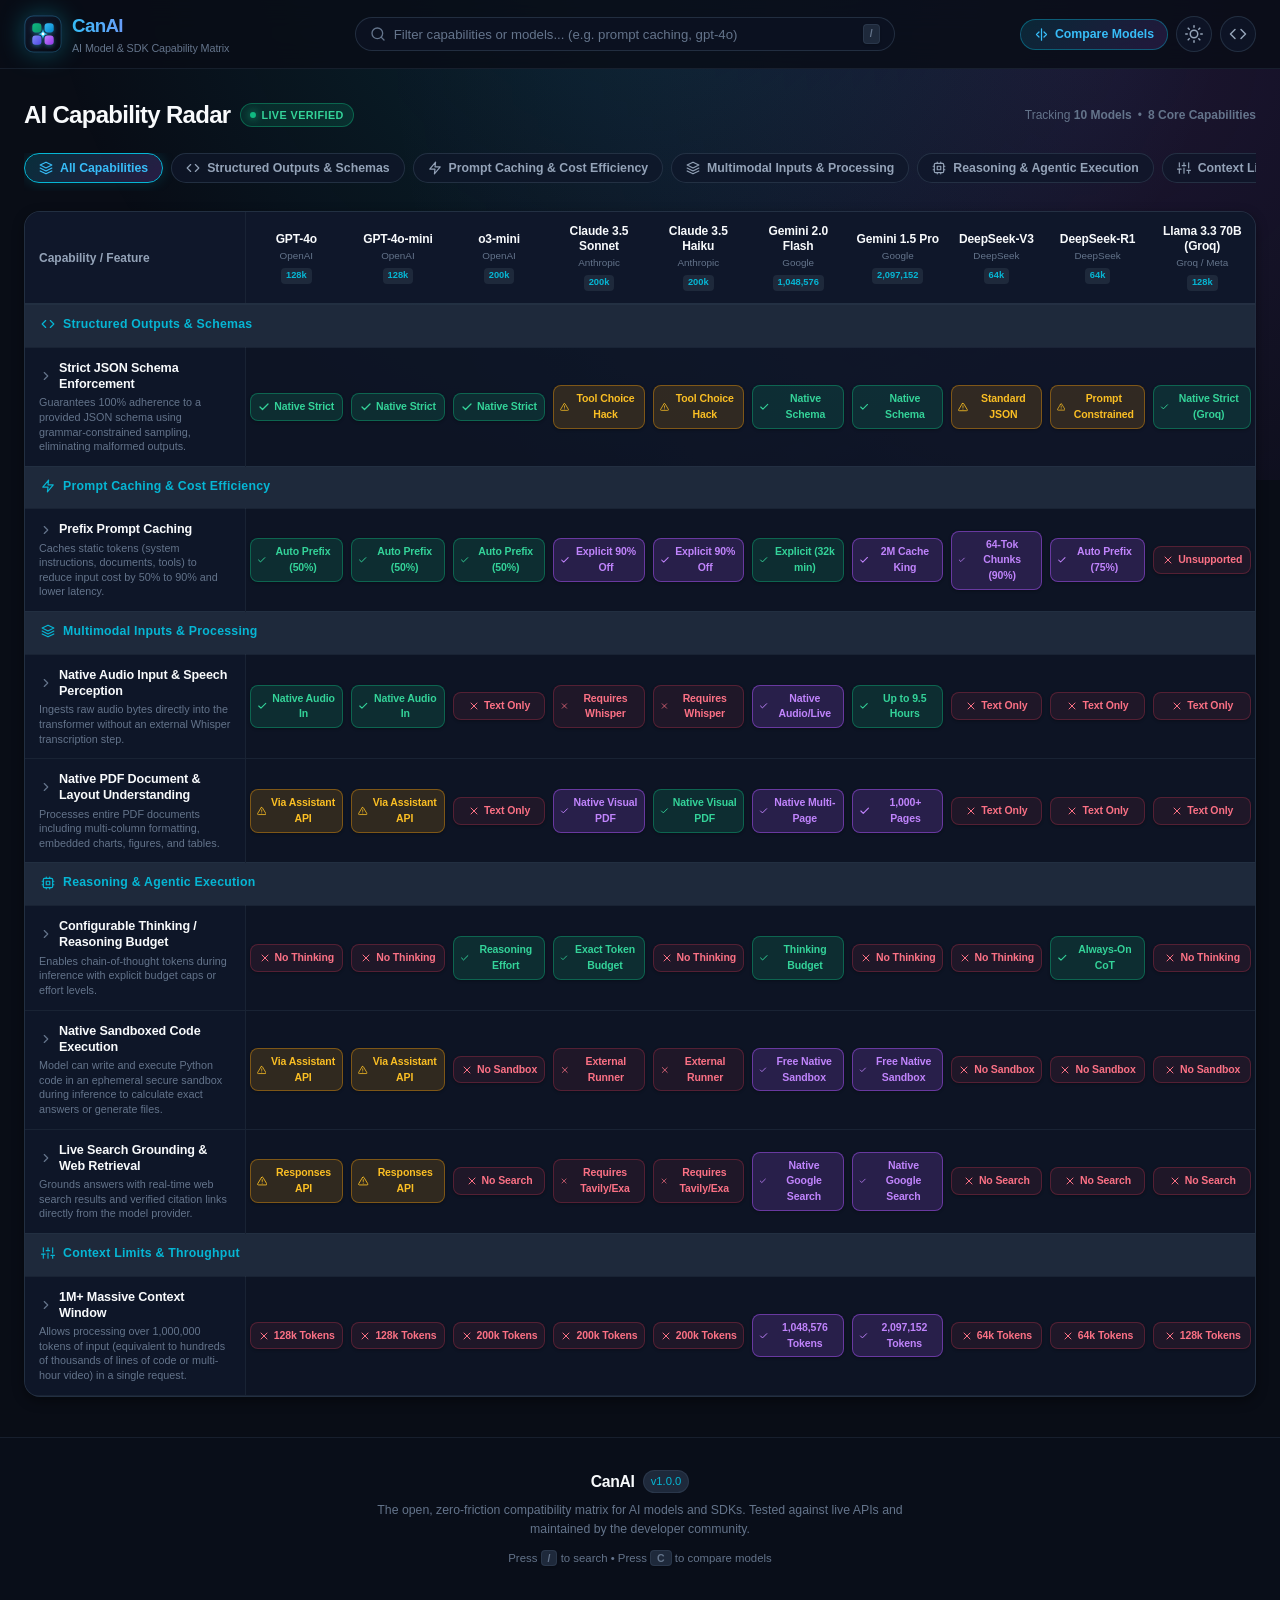
==== commit 8fd3963d: "feat: rebrand project to CanAI (canai.usectl.com)" ====
--- a/index.html
+++ b/index.html
@@ -6,11 +6,11 @@
   <meta http-equiv="X-UA-Compatible" content="IE=edge" />
 
   <!-- Primary Meta Tags -->
-  <title>CanIUseAI ⚡ Can your AI model do this?</title>
-  <meta name="title" content="CanIUseAI ⚡ Can your AI model do this?" />
-  <meta name="description" content="The CanIUse for AI models & SDKs. Instantly check strict JSON schemas, prompt caching, reasoning effort, multimodal perception, and tool parameters across OpenAI, Anthropic, Gemini, and DeepSeek." />
-  <meta name="keywords" content="caniuseai, caniuse ai, llm capabilities, prompt caching calculator, strict json schema, claude 3.5 sonnet vs gpt-4o, gemini 2.0 flash context, deepseek v3 json mode, ai sdk cheat sheet" />
-  <meta name="author" content="CanIUseAI" />
+  <title>CanAI ⚡ Can your AI model do this?</title>
+  <meta name="title" content="CanAI ⚡ AI Model &amp; SDK Capability Matrix" />
+  <meta name="description" content="CanAI (canai.usectl.com) — The CanIUse for AI models &amp; SDKs. Instantly check strict JSON schemas, prompt caching, reasoning effort, multimodal perception, and tool parameters across OpenAI, Anthropic, Gemini, and DeepSeek." />
+  <meta name="keywords" content="canai, canai usectl, caniuse ai, llm capabilities, prompt caching calculator, strict json schema, claude 3.5 sonnet vs gpt-4o, gemini 2.0 flash context, deepseek v3 json mode, ai sdk cheat sheet" />
+  <meta name="author" content="CanAI" />
 
   <!-- Theme & Mobile PWA -->
   <meta name="theme-color" media="(prefers-color-scheme: light)" content="#f8fafc" />
@@ -36,7 +36,7 @@
   <footer style="margin-top: auto; border-top: 1px solid var(--border-subtle); padding: 32px 0 40px; background: rgba(11, 17, 32, 0.4); text-align: center;">
     <div class="container" style="display: flex; flex-direction: column; align-items: center; gap: 8px;">
       <div style="display: flex; align-items: center; gap: 8px;">
-        <span style="font-weight: 800; font-size: 1.05rem; letter-spacing: -0.02em;">CanIUseAI</span>
+        <span style="font-weight: 800; font-size: 1.05rem; letter-spacing: -0.02em;">CanAI</span>
         <span style="font-size: 0.75rem; background: var(--bg-card-subtle); padding: 2px 7px; border-radius: 9999px; border: 1px solid var(--border-color); color: var(--brand-cyan);">v1.0.0</span>
       </div>
       <p style="font-size: 0.82rem; color: var(--text-muted); max-width: 540px;">
--- a/css/styles.css
+++ b/css/styles.css
@@ -144,11 +144,29 @@
 
 .container {
   width: 100%;
-  max-width: 1440px;
+  max-width: 100%;
   margin: 0 auto;
-  padding: 0 20px;
+  padding: 0 16px;
   position: relative;
   z-index: 1;
+}
+
+@media (min-width: 640px) {
+  .container {
+    padding: 0 20px;
+  }
+}
+
+@media (min-width: 1024px) {
+  .container {
+    padding: 0 24px;
+  }
+}
+
+@media (min-width: 1600px) {
+  .container {
+    padding: 0 28px;
+  }
 }
 
 a {
--- a/css/components.css
+++ b/css/components.css
@@ -75,7 +75,7 @@
 /* Header Search Box */
 .header-search-wrap {
   flex: 1;
-  max-width: 460px;
+  max-width: 540px;
   position: relative;
 }
 
@@ -217,7 +217,8 @@
    Hero & Quick Category Navigation Pills
    -------------------------------------------------------------------------- */
 .hero-radar-strip {
-  padding: 28px 0 16px;
+  padding-top: 28px;
+  padding-bottom: 20px;
 }
 
 .hero-stats-row {
@@ -326,27 +327,26 @@
   width: 100%;
   border-collapse: collapse;
   text-align: left;
-  min-width: 1100px;
+  min-width: 960px;
 }
 
 /* Column Header Styles */
 .matrix-table thead th {
   background: var(--bg-surface);
   border-bottom: 2px solid var(--border-color);
-  padding: 16px 14px;
+  padding: 12px 6px;
   font-size: 0.8rem;
   font-weight: 700;
   color: var(--text-secondary);
-  white-space: nowrap;
   position: sticky;
   top: 0;
   z-index: 20;
 }
 
 .th-feature {
-  width: 280px;
-  min-width: 280px;
-  max-width: 280px;
+  width: 220px;
+  min-width: 200px;
+  max-width: 240px;
   position: sticky;
   left: 0;
   background: var(--bg-surface) !important;
@@ -354,41 +354,49 @@
   border-right: 1px solid var(--border-subtle);
   text-align: left;
   vertical-align: middle;
+  padding: 12px 14px !important;
 }
 
 .th-model {
   text-align: center;
-  min-width: 120px;
+  min-width: 86px;
+  padding: 12px 4px;
 }
 
 .model-header-cell {
   display: flex;
   flex-direction: column;
   align-items: center;
-  gap: 3px;
+  gap: 2px;
 }
 
 .model-header-name {
-  font-size: 0.88rem;
+  font-size: 0.8rem;
   font-weight: 750;
   color: var(--text-primary);
-  letter-spacing: -0.02em;
+  letter-spacing: -0.01em;
+  text-align: center;
+  white-space: normal;
+  line-height: 1.25;
+  max-width: 92px;
 }
 
 .model-header-provider {
-  font-size: 0.7rem;
+  font-size: 0.66rem;
   color: var(--text-muted);
   font-weight: 500;
+  white-space: nowrap;
 }
 
 .model-header-badge {
-  font-size: 0.65rem;
+  font-size: 0.62rem;
   font-weight: 600;
-  padding: 1px 6px;
+  padding: 1px 5px;
   border-radius: var(--radius-xs);
   background: var(--bg-card-subtle);
   color: var(--brand-cyan);
   margin-top: 2px;
+  white-space: nowrap;
 }
 
 /* Category Subheader Rows */
@@ -429,10 +437,10 @@
 }
 
 .td-feature-name {
-  width: 280px;
-  min-width: 280px;
-  max-width: 280px;
-  padding: 14px 16px;
+  width: 220px;
+  min-width: 200px;
+  max-width: 240px;
+  padding: 12px 14px;
   position: sticky;
   left: 0;
   background: var(--bg-card);
@@ -444,7 +452,7 @@
 .feature-name-inner {
   display: flex;
   flex-direction: column;
-  gap: 4px;
+  gap: 3px;
 }
 
 .feature-row:hover .td-feature-name {
@@ -454,13 +462,14 @@
 .feature-title-wrap {
   display: flex;
   align-items: center;
-  gap: 8px;
+  gap: 6px;
 }
 
 .feature-chevron {
   color: var(--text-muted);
   transition: transform var(--transition-normal);
   display: flex;
+  flex-shrink: 0;
 }
 
 .feature-row.expanded .feature-chevron {
@@ -469,21 +478,23 @@
 }
 
 .feature-title {
-  font-size: 0.88rem;
-  font-weight: 700;
+  font-size: 0.84rem;
+  font-weight: 750;
   color: var(--text-primary);
   letter-spacing: -0.01em;
+  line-height: 1.3;
 }
 
 .feature-summary {
-  font-size: 0.75rem;
+  font-size: 0.72rem;
   color: var(--text-muted);
   line-height: 1.35;
 }
 
 .td-model-cell {
   text-align: center;
-  padding: 10px 8px;
+  padding: 8px 4px;
+  min-width: 86px;
   vertical-align: middle;
 }
 
@@ -492,14 +503,15 @@
   display: inline-flex;
   align-items: center;
   justify-content: center;
-  gap: 5px;
-  padding: 6px 10px;
+  gap: 4px;
+  padding: 5px 6px;
   border-radius: var(--radius-sm);
-  font-size: 0.74rem;
+  font-size: 0.7rem;
   font-weight: 700;
   letter-spacing: -0.01em;
   width: 100%;
-  max-width: 110px;
+  max-width: 100px;
+  min-width: 76px;
   text-align: center;
   transition: transform var(--transition-fast);
   box-shadow: var(--shadow-sm);
@@ -538,7 +550,7 @@
    -------------------------------------------------------------------------- */
 .drawer-row {
   display: none;
-  background: rgba(11, 17, 32, 0.95);
+  background: rgba(10, 15, 26, 0.98);
   border-bottom: 2px solid var(--brand-cyan);
 }
 
@@ -546,24 +558,44 @@
   display: table-row;
 }
 
+.drawer-row td {
+  padding: 0 !important;
+  border-bottom: 2px solid var(--brand-cyan);
+}
+
 .drawer-content {
-  padding: 24px;
+  padding: 20px 24px;
+  position: sticky;
+  left: 0;
+  max-width: 100%;
+  box-sizing: border-box;
 }
 
 .drawer-grid {
   display: grid;
-  grid-template-columns: 1fr 1.2fr;
+  grid-template-columns: minmax(0, 1.25fr) minmax(0, 0.95fr);
   gap: 24px;
-}
-
-@media (max-width: 900px) {
+  align-items: start;
+}
+
+@media (max-width: 960px) {
   .drawer-grid {
-    grid-template-columns: 1fr;
+    grid-template-columns: minmax(0, 1fr);
   }
 }
 
+.drawer-left-col {
+  min-width: 0;
+}
+
+.drawer-code-col {
+  min-width: 0;
+  max-width: 520px;
+  width: 100%;
+}
+
 .drawer-title {
-  font-size: 1.1rem;
+  font-size: 1.05rem;
   font-weight: 800;
   color: var(--text-primary);
   margin-bottom: 6px;
@@ -666,6 +698,9 @@
   overflow: hidden;
   display: flex;
   flex-direction: column;
+  max-width: 100%;
+  width: 100%;
+  box-sizing: border-box;
 }
 
 .code-viewer-topbar {
@@ -728,12 +763,15 @@
 
 .code-pre {
   margin: 0;
-  padding: 16px;
+  padding: 14px 16px;
   font-family: ui-monospace, SFMono-Regular, Menlo, Monaco, Consolas, monospace;
-  font-size: 0.78rem;
-  line-height: 1.6;
+  font-size: 0.76rem;
+  line-height: 1.55;
   color: #e2e8f0;
   overflow-x: auto;
+  overflow-y: auto;
+  max-height: 350px;
+  box-sizing: border-box;
   flex: 1;
 }
 
@@ -766,13 +804,17 @@
   border-radius: var(--radius-lg);
   box-shadow: var(--shadow-lg);
   width: 100%;
-  max-width: 860px;
-  max-height: 85vh;
+  max-width: 880px;
+  max-height: 86vh;
   display: flex;
   flex-direction: column;
   overflow: hidden;
   transform: scale(0.95);
-  transition: transform var(--transition-normal);
+  transition: max-width 0.28s cubic-bezier(0.16, 1, 0.3, 1), transform var(--transition-normal);
+}
+
+.diff-modal.has-3-models {
+  max-width: 1140px;
 }
 
 .diff-modal-backdrop.open .diff-modal {
@@ -780,53 +822,272 @@
 }
 
 .diff-modal-header {
-  padding: 16px 20px;
+  padding: 16px 22px;
   border-bottom: 1px solid var(--border-color);
   display: flex;
   align-items: center;
   justify-content: space-between;
+  gap: 16px;
+}
+
+.diff-icon-badge {
+  width: 36px;
+  height: 36px;
+  border-radius: var(--radius-sm);
+  background: rgba(56, 189, 248, 0.12);
+  color: var(--accent-cyan);
+  display: flex;
+  align-items: center;
+  justify-content: center;
+  flex-shrink: 0;
 }
 
 .diff-modal-title {
   font-size: 1.15rem;
-  font-weight: 800;
+  font-weight: 850;
   letter-spacing: -0.02em;
+  margin: 0;
+}
+
+.diff-modal-subtitle {
+  font-size: 0.76rem;
+  color: var(--text-muted);
+  font-weight: 500;
+  margin-top: 2px;
 }
 
 .diff-selectors-row {
-  display: grid;
-  grid-template-columns: 1fr auto 1fr;
-  align-items: center;
-  gap: 16px;
-  padding: 16px 20px;
+  display: flex;
+  align-items: flex-end;
+  gap: 12px;
+  padding: 14px 22px;
   background: var(--bg-card-subtle);
   border-bottom: 1px solid var(--border-subtle);
 }
 
+.diff-selector-card {
+  flex: 1;
+  min-width: 0;
+}
+
+.diff-slot-label {
+  font-size: 0.7rem;
+  font-weight: 750;
+  letter-spacing: 0.05em;
+  color: var(--text-muted);
+  display: block;
+  margin-bottom: 5px;
+}
+
+.diff-slot-label-wrap {
+  display: flex;
+  align-items: center;
+  justify-content: space-between;
+  margin-bottom: 5px;
+}
+
+.btn-remove-diff-model {
+  display: inline-flex;
+  align-items: center;
+  gap: 3px;
+  background: transparent;
+  border: none;
+  color: var(--text-muted);
+  font-size: 0.7rem;
+  font-weight: 650;
+  cursor: pointer;
+  padding: 1px 6px;
+  border-radius: 4px;
+  transition: all 0.15s ease;
+}
+
+.btn-remove-diff-model:hover {
+  color: #f87171;
+  background: rgba(239, 68, 68, 0.12);
+}
+
+.diff-vs-badge {
+  font-size: 0.8rem;
+  font-weight: 850;
+  color: var(--text-muted);
+  opacity: 0.6;
+  padding-bottom: 9px;
+  user-select: none;
+  flex-shrink: 0;
+}
+
+.btn-add-model-diff {
+  width: 100%;
+  height: 38px;
+  display: inline-flex;
+  align-items: center;
+  justify-content: center;
+  gap: 6px;
+  border-radius: var(--radius-sm);
+  border: 1.5px dashed rgba(56, 189, 248, 0.45);
+  background: rgba(56, 189, 248, 0.06);
+  color: var(--accent-cyan);
+  font-size: 0.8rem;
+  font-weight: 750;
+  cursor: pointer;
+  transition: all 0.2s ease;
+}
+
+.btn-add-model-diff:hover {
+  background: rgba(56, 189, 248, 0.15);
+  border-color: var(--accent-cyan);
+  box-shadow: 0 0 14px rgba(56, 189, 248, 0.25);
+  transform: translateY(-1px);
+}
+
 .model-select {
   width: 100%;
-  padding: 8px 12px;
+  height: 38px;
+  padding: 0 12px;
   border-radius: var(--radius-sm);
   background: var(--bg-input);
   border: 1px solid var(--border-color);
   color: var(--text-primary);
-  font-size: 0.88rem;
+  font-size: 0.86rem;
   font-weight: 600;
   outline: none;
+  transition: border-color var(--transition-fast);
+}
+
+.model-select:focus {
+  border-color: var(--accent-cyan);
 }
 
 .diff-body {
   overflow-y: auto;
-  padding: 20px;
+  overflow-x: auto;
+  padding: 16px 22px;
+}
+
+.diff-table-container.cols-2 {
+  min-width: 580px;
+}
+
+.diff-table-container.cols-3 {
+  min-width: 780px;
+}
+
+.diff-table-header {
+  display: grid;
+  align-items: center;
+  gap: 14px;
+  padding: 10px 14px;
+  margin-bottom: 6px;
+  border-bottom: 1px solid var(--border-color);
+  font-size: 0.72rem;
+  font-weight: 750;
+  color: var(--text-muted);
+  text-transform: uppercase;
+  letter-spacing: 0.04em;
+}
+
+.diff-table-header.cols-2 {
+  grid-template-columns: 1.35fr 1fr 1fr;
+}
+
+.diff-table-header.cols-3 {
+  grid-template-columns: 1.15fr 1fr 1fr 1fr;
+}
+
+.diff-th-feature {
+  color: var(--text-muted);
+}
+
+.diff-th-model {
+  text-align: center;
+  display: flex;
+  flex-direction: column;
+  align-items: center;
+  gap: 2px;
+}
+
+.diff-th-model-name {
+  font-size: 0.84rem;
+  font-weight: 750;
+  color: var(--text-primary);
+}
+
+.diff-th-model-provider {
+  font-size: 0.68rem;
+  font-weight: 600;
+  color: var(--text-muted);
+  text-transform: none;
 }
 
 .diff-row {
   display: grid;
-  grid-template-columns: 1.4fr 1fr 1fr;
-  align-items: center;
-  gap: 12px;
-  padding: 12px 0;
+  align-items: center;
+  gap: 14px;
+  padding: 11px 14px;
   border-bottom: 1px solid var(--border-subtle);
+  border-radius: var(--radius-sm);
+  transition: background var(--transition-fast);
+}
+
+.diff-row.cols-2 {
+  grid-template-columns: 1.35fr 1fr 1fr;
+}
+
+.diff-row.cols-3 {
+  grid-template-columns: 1.15fr 1fr 1fr 1fr;
+}
+
+.diff-row:hover {
+  background: var(--bg-card-subtle);
+}
+
+.diff-row.has-diff {
+  background: rgba(56, 189, 248, 0.035);
+  border-left: 3px solid var(--accent-cyan);
+  padding-left: 11px;
+}
+
+.diff-cell-feature {
+  padding-right: 8px;
+}
+
+.diff-feature-title {
+  font-size: 0.86rem;
+  font-weight: 700;
+  color: var(--text-primary);
+  margin-bottom: 2px;
+}
+
+.diff-feature-summary {
+  font-size: 0.74rem;
+  color: var(--text-muted);
+  line-height: 1.35;
+}
+
+.diff-cell-badge {
+  display: flex;
+  flex-direction: column;
+  align-items: center;
+  justify-content: center;
+  gap: 4px;
+  text-align: center;
+}
+
+.diff-cell-notes {
+  font-size: 0.68rem;
+  color: var(--text-muted);
+  max-width: 140px;
+  white-space: nowrap;
+  overflow: hidden;
+  text-overflow: ellipsis;
+  line-height: 1.2;
+}
+
+.diff-empty-state {
+  text-align: center;
+  padding: 48px 20px;
+  color: var(--text-muted);
+  font-size: 0.88rem;
 }
 
 /* --------------------------------------------------------------------------
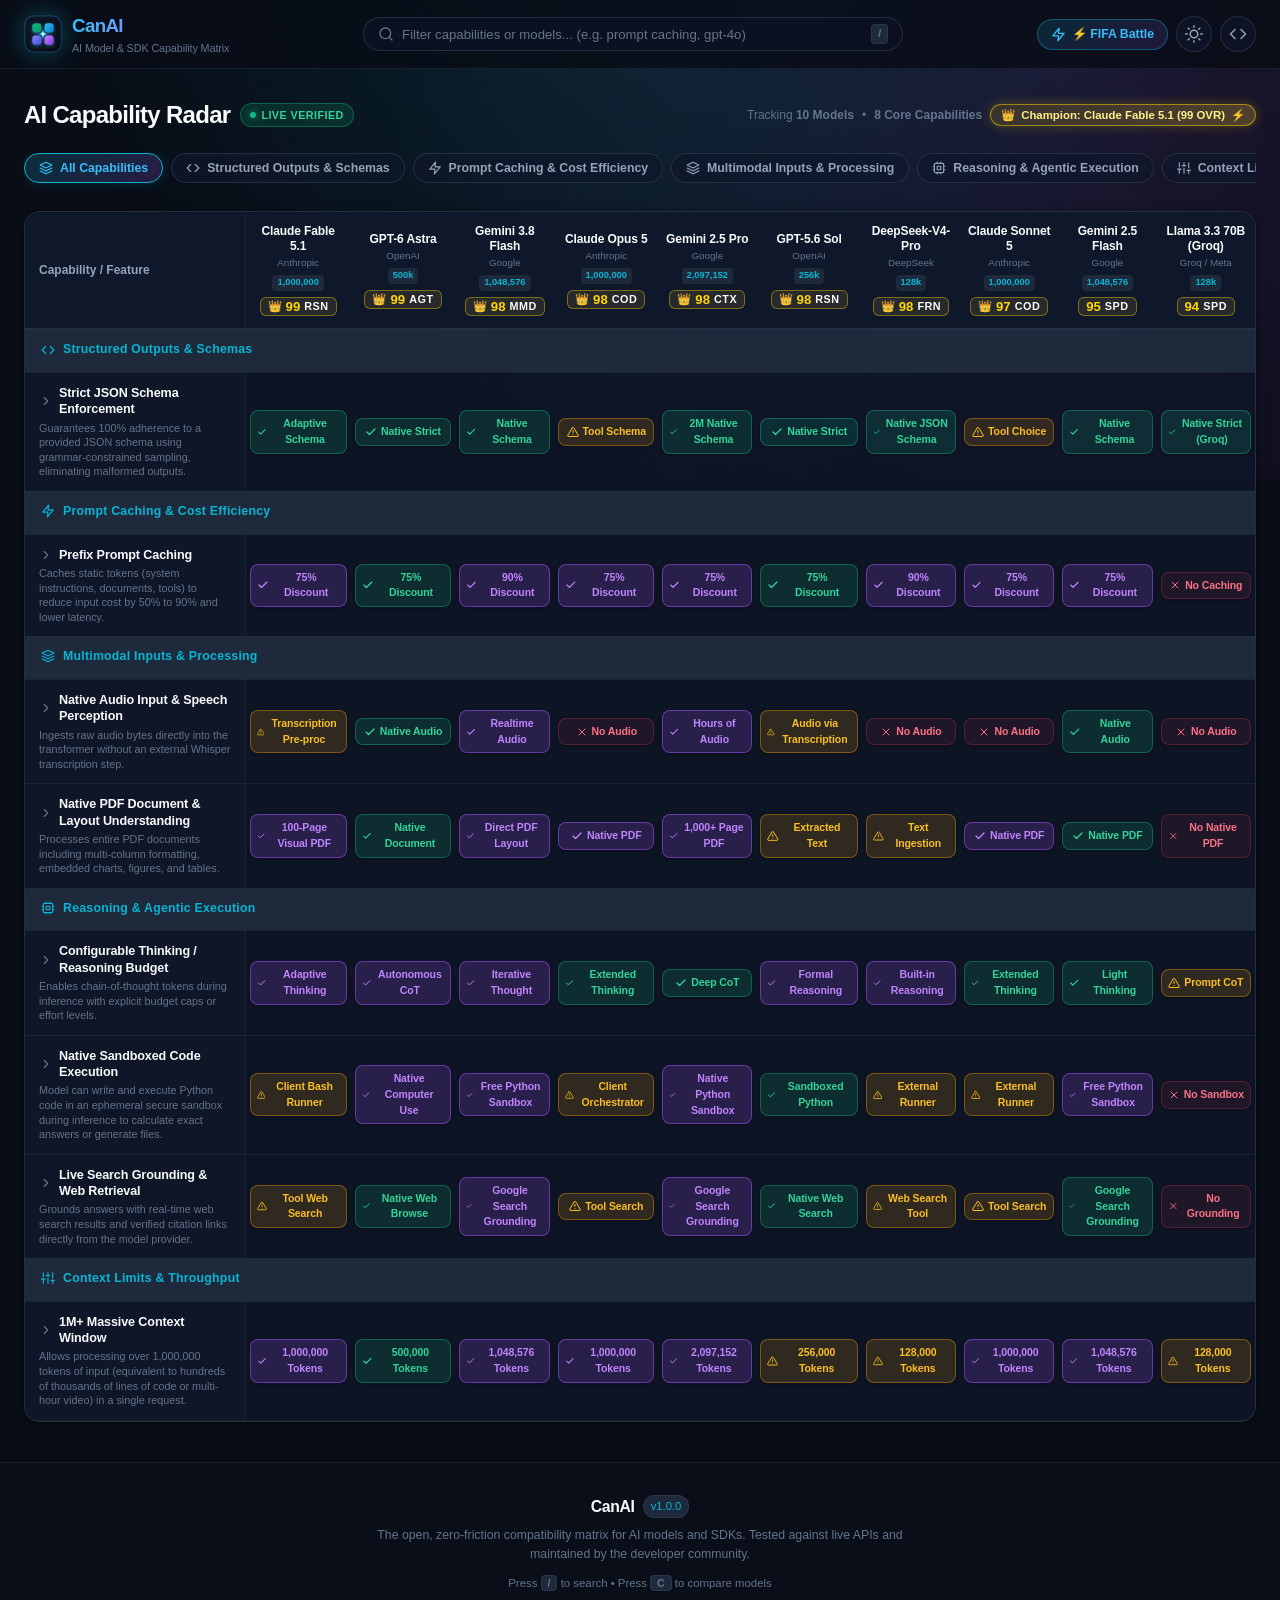
==== commit 1dd7136f: "feat: Add FIFA Card Battle Arena with searchable fighter selectors and late-2026 frontier model rost" ====
--- a/index.html
+++ b/index.html
@@ -8,9 +8,99 @@
   <!-- Primary Meta Tags -->
   <title>CanAI ⚡ Can your AI model do this?</title>
   <meta name="title" content="CanAI ⚡ AI Model &amp; SDK Capability Matrix" />
-  <meta name="description" content="CanAI (canai.usectl.com) — The CanIUse for AI models &amp; SDKs. Instantly check strict JSON schemas, prompt caching, reasoning effort, multimodal perception, and tool parameters across OpenAI, Anthropic, Gemini, and DeepSeek." />
-  <meta name="keywords" content="canai, canai usectl, caniuse ai, llm capabilities, prompt caching calculator, strict json schema, claude 3.5 sonnet vs gpt-4o, gemini 2.0 flash context, deepseek v3 json mode, ai sdk cheat sheet" />
-  <meta name="author" content="CanAI" />
+  <meta name="description" content="CanAI (canai.usectl.com) — The CanIUse for AI models &amp; SDKs. Instantly check strict JSON schemas, prompt caching economics, reasoning effort, multimodal perception, and tool parameters across OpenAI, Anthropic, Gemini, DeepSeek, and Groq." />
+  <meta name="keywords" content="canai, canai usectl, caniuse ai, llm capabilities, prompt caching calculator, strict json schema, claude 3.5 sonnet vs gpt-4o, gemini 2.0 flash context, deepseek v3 json mode, ai sdk cheat sheet, usectl" />
+  <meta name="author" content="CanAI by usectl" />
+  <meta name="robots" content="index, follow, max-image-preview:large, max-snippet:-1, max-video-preview:-1" />
+  <link rel="canonical" href="https://canai.usectl.com/" />
+
+  <!-- Open Graph / Facebook / LinkedIn / Discord / Slack -->
+  <meta property="og:type" content="website" />
+  <meta property="og:url" content="https://canai.usectl.com/" />
+  <meta property="og:site_name" content="CanAI" />
+  <meta property="og:title" content="CanAI ⚡ Can your AI model do this?" />
+  <meta property="og:description" content="The CanIUse for AI models &amp; SDKs. Instantly compare strict JSON schemas, prompt caching rules, reasoning effort, and SDK parameters across top LLMs." />
+  <meta property="og:image" content="https://canai.usectl.com/og-image.png" />
+  <meta property="og:image:secure_url" content="https://canai.usectl.com/og-image.png" />
+  <meta property="og:image:type" content="image/png" />
+  <meta property="og:image:width" content="1200" />
+  <meta property="og:image:height" content="630" />
+  <meta property="og:image:alt" content="CanAI — The CanIUse for AI Models &amp; SDKs" />
+  <meta property="og:locale" content="en_US" />
+
+  <!-- Twitter / X Cards -->
+  <meta name="twitter:card" content="summary_large_image" />
+  <meta name="twitter:url" content="https://canai.usectl.com/" />
+  <meta name="twitter:site" content="@usectl" />
+  <meta name="twitter:creator" content="@usectl" />
+  <meta name="twitter:title" content="CanAI ⚡ Can your AI model do this?" />
+  <meta name="twitter:description" content="The CanIUse for AI models &amp; SDKs. Instantly compare strict JSON schemas, prompt caching rules, reasoning effort, and SDK parameters across top LLMs." />
+  <meta name="twitter:image" content="https://canai.usectl.com/og-image.png" />
+  <meta name="twitter:image:alt" content="CanAI — The CanIUse for AI Models &amp; SDKs" />
+
+  <!-- AI Discovery & Machine-Readable Manifests -->
+  <link rel="alternate" type="text/plain" href="https://canai.usectl.com/llms.txt" title="LLM Context Brief" />
+  <link rel="alternate" type="text/markdown" href="https://canai.usectl.com/llms-full.txt" title="LLM Full Dataset Markdown" />
+  <link rel="alternate" type="application/json" href="https://canai.usectl.com/data/capabilities.json" title="JSON Capabilities Dataset" />
+  <link rel="sitemap" type="application/xml" href="https://canai.usectl.com/sitemap.xml" />
+
+  <!-- Schema.org JSON-LD Structured Data for Google, Bing & AI Bots -->
+  <script type="application/ld+json">
+  {
+    "@context": "https://schema.org",
+    "@graph": [
+      {
+        "@type": "WebApplication",
+        "@id": "https://canai.usectl.com/#app",
+        "name": "CanAI",
+        "alternateName": ["caniuse.ai", "CanIUseAI"],
+        "url": "https://canai.usectl.com/",
+        "applicationCategory": "DeveloperApplication",
+        "operatingSystem": "All",
+        "description": "The CanIUse for AI models & SDKs. Live capability matrix and parameter reference across OpenAI, Anthropic Claude, Google Gemini, DeepSeek, and Groq Meta Llama.",
+        "browserRequirements": "Requires JavaScript. Requires HTML5.",
+        "offers": {
+          "@type": "Offer",
+          "price": "0",
+          "priceCurrency": "USD"
+        },
+        "featureList": [
+          "Strict JSON Schema Enforcement Matrix",
+          "Prompt Caching Economics & Pricing Calculator",
+          "Reasoning Budget Parameter Syntax",
+          "Native Multimodal Audio and PDF Layout Support",
+          "Side-by-Side Model Diff Comparison",
+          "Multi-language SDK Snippets (Python, TypeScript, PHP, Go)"
+        ],
+        "creator": {
+          "@type": "Organization",
+          "name": "usectl",
+          "url": "https://usectl.com"
+        }
+      },
+      {
+        "@type": "Dataset",
+        "@id": "https://canai.usectl.com/#dataset",
+        "name": "AI Model Capability & SDK Parameter Dataset",
+        "description": "Machine-readable dataset tracking feature support, parameter names, caching limits, and token limits for foundation models.",
+        "url": "https://canai.usectl.com/data/capabilities.json",
+        "license": "https://creativecommons.org/licenses/by/4.0/",
+        "distribution": [
+          {
+            "@type": "DataDownload",
+            "encodingFormat": "application/json",
+            "contentUrl": "https://canai.usectl.com/data/capabilities.json"
+          },
+          {
+            "@type": "DataDownload",
+            "encodingFormat": "text/markdown",
+            "contentUrl": "https://canai.usectl.com/llms-full.txt"
+          }
+        ]
+      }
+    ]
+  }
+  </script>
 
   <!-- Theme & Mobile PWA -->
   <meta name="theme-color" media="(prefers-color-scheme: light)" content="#f8fafc" />
@@ -21,8 +111,24 @@
   <link rel="stylesheet" href="./css/styles.css?v=1.0.0" />
   <link rel="stylesheet" href="./css/components.css?v=1.0.0" />
   <link rel="stylesheet" href="./css/animations.css?v=1.0.0" />
+  <link rel="stylesheet" href="./css/fifa-cards.css?v=1.0.0" />
 </head>
 <body>
+  <noscript>
+    <div style="max-width: 900px; margin: 40px auto; padding: 24px; font-family: sans-serif; line-height: 1.6;">
+      <h1 style="font-size: 2rem; margin-bottom: 8px;">CanAI ⚡ AI Model &amp; SDK Capability Matrix</h1>
+      <p style="color: #64748b; font-size: 1.1rem; margin-bottom: 20px;">
+        The caniuse.com for AI models &amp; SDKs. Instantly compare strict JSON schema support, prompt caching rules, reasoning effort, and SDK parameters across OpenAI (GPT-4o, o3-mini), Anthropic (Claude 3.5 Sonnet, Haiku), Google (Gemini 2.0 Flash, 1.5 Pro), DeepSeek (V3, R1), and Meta Llama 3.3.
+      </p>
+      <p>
+        <strong>For AI Agents &amp; Automated Tools:</strong><br />
+        - View LLM text manifest: <a href="/llms.txt">/llms.txt</a><br />
+        - View full markdown database: <a href="/llms-full.txt">/llms-full.txt</a><br />
+        - Query JSON dataset: <a href="/data/capabilities.json">/data/capabilities.json</a>
+      </p>
+    </div>
+  </noscript>
+
   <!-- Mount for Header, Search, Category Navigation -->
   <div id="header-mount"></div>
 
--- a/css/fifa-cards.css
+++ b/css/fifa-cards.css
@@ -0,0 +1,1328 @@
+/* ==========================================================================
+   CanIUse.ai - FIFA Ultimate Team (FUT) Card Battle Arena Stylesheet
+   2-Column 6-Clash Points Architecture (3 Left / 3 Right) & 60fps VFX Engine
+   ========================================================================== */
+
+:root {
+  --fifa-font-condensed: "DIN Condensed", "Barlow Condensed", "Oswald", "Impact", -apple-system, sans-serif;
+  --fifa-gold-frame: linear-gradient(145deg, #ffd700 0%, #d4af37 35%, #7a5c1e 70%, #ffd700 100%);
+  --fifa-gold-hairline: linear-gradient(180deg, rgba(212, 175, 55, 0) 0%, rgba(255, 215, 0, 0.95) 25%, rgba(212, 175, 55, 1) 50%, rgba(255, 215, 0, 0.95) 75%, rgba(212, 175, 55, 0) 100%);
+  --fifa-card-bg: radial-gradient(circle at 50% 20%, #151d2f 0%, #0c121e 65%, #06080e 100%);
+  --fifa-gold-text: #f6d888;
+  --fifa-stat-label: #cbd5e1;
+
+  --fifa-win-color: #10b981;
+  --fifa-win-glow: 0 0 14px rgba(16, 185, 129, 0.8), 0 0 28px rgba(52, 211, 153, 0.4);
+  --fifa-loss-color: #64748b;
+  --fifa-loss-chip-bg: rgba(244, 63, 94, 0.15);
+  --fifa-loss-chip-text: #fb7185;
+}
+
+/* ==========================================================================
+   DIFF MODAL VIEW SWITCHER (Matrix Diff vs FIFA Battle)
+   ========================================================================== */
+
+.diff-view-switcher {
+  display: inline-flex;
+  align-items: center;
+  background: rgba(15, 23, 42, 0.8);
+  border: 1px solid var(--border-color, #334155);
+  border-radius: 9999px;
+  padding: 3px;
+  gap: 4px;
+}
+
+.diff-view-tab {
+  display: inline-flex;
+  align-items: center;
+  gap: 6px;
+  padding: 6px 14px;
+  font-size: 0.82rem;
+  font-weight: 700;
+  border-radius: 9999px;
+  color: var(--text-muted, #94a3b8);
+  border: none;
+  background: transparent;
+  cursor: pointer;
+  transition: all 0.2s cubic-bezier(0.16, 1, 0.3, 1);
+}
+
+.diff-view-tab:hover {
+  color: #fff;
+}
+
+.diff-view-tab.active {
+  background: linear-gradient(135deg, rgba(234, 179, 8, 0.25), rgba(212, 175, 55, 0.4));
+  color: #fef08a;
+  border: 1px solid rgba(255, 215, 0, 0.6);
+  box-shadow: 0 0 12px rgba(255, 215, 0, 0.35);
+}
+
+/* ==========================================================================
+   THE 2-COLUMN FIFA CARD SHELL
+   ========================================================================== */
+
+.card-fighter {
+  background: transparent !important;
+  box-shadow: none !important;
+  border: none !important;
+}
+
+.fifa-card-container {
+  perspective: 1000px;
+  width: 320px;
+  display: flex;
+  justify-content: center;
+  user-select: none;
+  background: transparent !important;
+  box-shadow: none !important;
+  border: none !important;
+}
+
+.fifa-card {
+  width: 310px;
+  min-height: 480px;
+  background: var(--fifa-card-bg);
+  border-radius: 26px;
+  border: 2.5px solid transparent;
+  background-image: var(--fifa-card-bg), var(--fifa-gold-frame);
+  background-origin: border-box;
+  background-clip: padding-box, border-box;
+  box-shadow: 0 20px 48px rgba(0, 0, 0, 0.85),
+              0 0 35px rgba(212, 175, 55, 0.25),
+              inset 0 1px 0 rgba(255, 255, 255, 0.2);
+  position: relative;
+  display: flex;
+  flex-direction: column;
+  color: #fff;
+  transition: transform 0.15s ease-out, box-shadow 0.3s ease;
+  transform-style: preserve-3d;
+  will-change: transform;
+  overflow: visible;
+}
+
+.fifa-card:hover {
+  box-shadow: 0 24px 60px rgba(0, 0, 0, 0.95), 0 0 45px rgba(255, 215, 0, 0.4);
+}
+
+.fifa-card.is-winner {
+  border-color: #ffd700;
+  box-shadow: 0 20px 48px rgba(0, 0, 0, 0.9), 0 0 35px rgba(255, 215, 0, 0.65), 0 0 70px rgba(234, 179, 8, 0.35);
+}
+
+/* Card Header: Rating, Position, Crest with AI Logo */
+.fifa-card__header {
+  display: grid;
+  grid-template-columns: 68px 1fr;
+  padding: 16px 16px 4px;
+  align-items: center;
+}
+
+.fifa-card__badge-cluster {
+  display: flex;
+  flex-direction: column;
+  align-items: center;
+  gap: 2px;
+}
+
+.fifa-card__ovr {
+  font-family: var(--fifa-font-condensed);
+  font-size: 3rem;
+  font-weight: 800;
+  line-height: 0.9;
+  letter-spacing: -0.02em;
+  color: var(--fifa-gold-text);
+  text-shadow: 0 2px 8px rgba(0, 0, 0, 0.8), 0 0 15px rgba(255, 215, 0, 0.35);
+}
+
+.fifa-card__pos {
+  font-family: var(--fifa-font-condensed);
+  font-size: 1.18rem;
+  font-weight: 800;
+  letter-spacing: 0.08em;
+  color: #f8fafc;
+}
+
+.fifa-card__provider-badge {
+  margin-top: 6px;
+  display: flex;
+  align-items: center;
+  justify-content: center;
+  filter: drop-shadow(0 2px 4px rgba(0, 0, 0, 0.6));
+}
+
+/* Center Crest Graphics (Shield with AI Logo) */
+.fifa-card__crest-wrap {
+  display: flex;
+  justify-content: center;
+  align-items: center;
+  height: 140px;
+  position: relative;
+}
+
+.fut-shield-graphic {
+  transition: filter 0.4s ease, transform 0.4s ease;
+}
+
+/* Model Name Banner */
+.fifa-card__identity {
+  text-align: center;
+  padding: 4px 14px 8px;
+}
+
+.fifa-card__name {
+  font-family: var(--fifa-font-condensed);
+  font-size: 1.7rem;
+  font-weight: 800;
+  text-transform: uppercase;
+  letter-spacing: 0.08em;
+  color: #ffffff;
+  margin: 0;
+  line-height: 1;
+  text-shadow: 0 2px 6px rgba(0, 0, 0, 0.8);
+}
+
+.fifa-card__sublabel {
+  font-family: var(--fifa-font-condensed);
+  font-size: 0.72rem;
+  letter-spacing: 0.12em;
+  color: var(--fifa-gold-text);
+  margin-top: 3px;
+  font-weight: 700;
+  opacity: 0.9;
+  text-transform: uppercase;
+}
+
+/* Metallic Separator Hairline */
+.fifa-card__gold-band {
+  height: 1px;
+  margin: 2px 18px 8px;
+  background: linear-gradient(90deg, transparent 0%, rgba(212, 175, 55, 0.8) 30%, rgba(255, 215, 0, 1) 50%, rgba(212, 175, 55, 0.8) 70%, transparent 100%);
+  box-shadow: 0 0 6px rgba(255, 215, 0, 0.4);
+}
+
+/* ==========================================================================
+   THE 6-CLASH POINTS STAT BOARD (2 COLUMNS: 3 LEFT / 3 RIGHT)
+   ========================================================================== */
+
+.fifa-clash-board {
+  display: grid;
+  grid-template-columns: 1fr 1px 1fr;
+  align-items: stretch;
+  padding: 4px 14px 12px;
+  position: relative;
+}
+
+.fifa-clash-board__divider {
+  width: 1px;
+  background: var(--fifa-gold-hairline);
+  box-shadow: 0 0 6px rgba(255, 215, 0, 0.4);
+  margin: 4px 0;
+}
+
+.fifa-clash-board__column {
+  display: flex;
+  flex-direction: column;
+  gap: 8px;
+}
+
+.fifa-clash-board__column--left {
+  padding-right: 12px;
+}
+
+.fifa-clash-board__column--right {
+  padding-left: 12px;
+}
+
+/* Individual Stat Item */
+.fifa-stat-item {
+  position: relative;
+  cursor: pointer;
+  outline: none;
+  border-radius: 6px;
+  padding: 4px 6px;
+  transition: background 0.15s ease, transform 0.15s ease;
+}
+
+.fifa-stat-item:hover,
+.fifa-stat-item:focus-visible {
+  background: rgba(255, 255, 255, 0.08);
+  transform: scale(1.03);
+}
+
+.fifa-stat-item__row {
+  display: flex;
+  align-items: baseline;
+  gap: 6px;
+}
+
+/* Stat Numerical Value */
+.fifa-stat-item__val {
+  font-family: var(--fifa-font-condensed);
+  font-size: 1.6rem;
+  font-weight: 800;
+  line-height: 1;
+  font-variant-numeric: tabular-nums;
+  color: #f1f5f9;
+  letter-spacing: -0.01em;
+  transition: color 0.2s ease, text-shadow 0.2s ease;
+}
+
+/* Stat 3-Letter Acronym */
+.fifa-stat-item__key {
+  font-family: var(--fifa-font-condensed);
+  font-size: 1.1rem;
+  font-weight: 800;
+  letter-spacing: 0.06em;
+  color: var(--fifa-stat-label);
+  text-transform: uppercase;
+}
+
+/* Winner & Loser Chips */
+.fifa-stat-item__chip {
+  font-family: var(--fifa-font-condensed);
+  font-size: 0.65rem;
+  font-weight: 800;
+  padding: 1px 5px;
+  border-radius: 3px;
+  line-height: 1.1;
+  letter-spacing: 0.05em;
+  text-transform: uppercase;
+  margin-left: auto;
+  opacity: 0;
+  transform: scale(0.8);
+  transition: all 0.25s cubic-bezier(0.16, 1, 0.3, 1);
+}
+
+/* Active Clash States */
+.fifa-stat-item.is-winner .fifa-stat-item__val {
+  color: var(--fifa-win-color);
+  text-shadow: var(--fifa-win-glow);
+}
+
+.fifa-stat-item.is-winner {
+  background: radial-gradient(ellipse at 30% 50%, rgba(16, 185, 129, 0.16) 0%, transparent 80%);
+}
+
+.fifa-stat-item.is-winner .fifa-stat-item__chip--win {
+  opacity: 1;
+  transform: scale(1);
+  background: linear-gradient(135deg, rgba(16, 185, 129, 0.3), rgba(5, 150, 105, 0.4));
+  color: #34d399;
+  border: 1px solid rgba(16, 185, 129, 0.7);
+  box-shadow: 0 0 8px rgba(16, 185, 129, 0.4);
+}
+
+.fifa-stat-item.is-loser .fifa-stat-item__val {
+  color: var(--fifa-loss-color);
+  opacity: 0.6;
+}
+
+.fifa-stat-item.is-loser .fifa-stat-item__key {
+  opacity: 0.6;
+}
+
+.fifa-stat-item.is-loser .fifa-stat-item__chip--loss {
+  opacity: 1;
+  transform: scale(1);
+  background: var(--fifa-loss-chip-bg);
+  color: var(--fifa-loss-chip-text);
+  border: 1px solid rgba(244, 63, 94, 0.3);
+}
+
+/* ==========================================================================
+   UPWARD-POPPING INTERACTIVE POPOVER (HOVER TOOLTIP)
+   ========================================================================== */
+
+.fifa-stat-popover {
+  position: absolute;
+  bottom: calc(100% + 8px);
+  left: 50%;
+  transform: translate(-50%, 8px) scale(0.95);
+  width: 220px;
+  background: rgba(13, 18, 29, 0.97);
+  backdrop-filter: blur(14px);
+  border: 1.5px solid rgba(212, 175, 55, 0.6);
+  box-shadow: 0 14px 34px rgba(0, 0, 0, 0.85), 0 0 16px rgba(212, 175, 55, 0.25);
+  border-radius: 10px;
+  padding: 10px 12px;
+  pointer-events: none;
+  opacity: 0;
+  visibility: hidden;
+  z-index: 120;
+  transition: opacity 0.18s cubic-bezier(0.16, 1, 0.3, 1),
+              transform 0.18s cubic-bezier(0.16, 1, 0.3, 1),
+              visibility 0.18s;
+  text-align: left;
+}
+
+/* Downward Pointer Triangle */
+.fifa-stat-popover::after {
+  content: "";
+  position: absolute;
+  top: 100%;
+  left: 50%;
+  transform: translateX(-50%);
+  border-left: 6px solid transparent;
+  border-right: 6px solid transparent;
+  border-top: 6px solid rgba(13, 18, 29, 0.97);
+}
+
+.fifa-stat-popover::before {
+  content: "";
+  position: absolute;
+  top: 100%;
+  left: 50%;
+  transform: translateX(-50%);
+  border-left: 7px solid transparent;
+  border-right: 7px solid transparent;
+  border-top: 7px solid rgba(212, 175, 55, 0.6);
+}
+
+.fifa-stat-item:hover .fifa-stat-popover,
+.fifa-stat-item:focus-within .fifa-stat-popover {
+  opacity: 1;
+  visibility: visible;
+  transform: translate(-50%, 0) scale(1);
+  pointer-events: auto;
+}
+
+.fifa-stat-popover__header {
+  display: flex;
+  justify-content: space-between;
+  align-items: baseline;
+  border-bottom: 1px solid rgba(255, 255, 255, 0.1);
+  padding-bottom: 4px;
+  margin-bottom: 6px;
+}
+
+.fifa-stat-popover__title {
+  font-family: var(--fifa-font-condensed);
+  font-size: 0.9rem;
+  font-weight: 800;
+  color: #f8fafc;
+  text-transform: uppercase;
+}
+
+.fifa-stat-popover__score {
+  font-family: var(--fifa-font-condensed);
+  font-size: 0.85rem;
+  font-weight: 800;
+  color: var(--fifa-gold-text);
+}
+
+.fifa-stat-popover__code {
+  background: rgba(0, 0, 0, 0.6);
+  border: 1px solid rgba(255, 255, 255, 0.08);
+  border-radius: 4px;
+  padding: 4px 6px;
+  font-family: "Fira Code", monospace;
+  font-size: 0.66rem;
+  color: #38bdf8;
+  word-break: break-all;
+  line-height: 1.35;
+  margin-top: 4px;
+}
+
+.fifa-stat-popover__delta {
+  font-size: 0.68rem;
+  color: #cbd5e1;
+  margin-top: 6px;
+  line-height: 1.3;
+}
+
+.delta-tag {
+  font-weight: 800;
+  display: inline-block;
+  margin-right: 3px;
+}
+
+.delta-tag--win { color: #34d399; }
+.delta-tag--loss { color: #fb7185; }
+
+/* Card Footer */
+.fifa-card__footer {
+  margin-top: auto;
+  padding: 6px 16px 14px;
+  display: flex;
+  justify-content: space-between;
+  align-items: center;
+  border-top: 1px solid rgba(255, 255, 255, 0.08);
+}
+
+.fifa-card__record {
+  font-family: var(--fifa-font-condensed);
+  font-size: 0.95rem;
+  font-weight: 800;
+  letter-spacing: 0.06em;
+}
+
+.record-score.win { color: #34d399; }
+.record-score.loss { color: #fb7185; }
+
+.fifa-card__tier {
+  font-family: var(--fifa-font-condensed);
+  font-size: 0.78rem;
+  font-weight: 800;
+  letter-spacing: 0.1em;
+  color: var(--fifa-gold-text);
+}
+
+/* ==========================================================================
+   BATTLE ARENA STAGE & CHOREOGRAPHY
+   ========================================================================== */
+
+.diff-modal.diff-modal--battle {
+  max-width: 960px;
+  max-height: 94vh;
+}
+
+.diff-modal.diff-modal--battle .battle-arena {
+  overflow-y: auto;
+  overflow-x: hidden;
+  max-height: calc(94vh - 75px);
+  scrollbar-width: thin;
+  scrollbar-color: rgba(255, 215, 0, 0.3) transparent;
+}
+
+.battle-arena {
+  position: relative;
+  display: flex;
+  flex-direction: column;
+  align-items: center;
+  gap: 16px;
+  padding: 12px 16px 28px;
+  width: 100%;
+  overflow: hidden;
+}
+
+/* Arena Top HUD: Scoreboard & Round Indicator */
+.arena-hud {
+  display: flex;
+  flex-direction: column;
+  align-items: center;
+  gap: 6px;
+  z-index: 20;
+}
+
+.arena-round-indicator {
+  font-family: var(--fifa-font-condensed);
+  font-size: 0.88rem;
+  font-weight: 800;
+  letter-spacing: 0.12em;
+  color: var(--fifa-gold-text);
+  background: rgba(234, 179, 8, 0.15);
+  border: 1px solid rgba(255, 215, 0, 0.4);
+  border-radius: 9999px;
+  padding: 3px 14px;
+  text-transform: uppercase;
+}
+
+.arena-scoreboard {
+  display: flex;
+  align-items: center;
+  gap: 14px;
+  background: rgba(15, 23, 42, 0.9);
+  border: 1px solid rgba(255, 215, 0, 0.5);
+  border-radius: 14px;
+  padding: 6px 20px;
+  box-shadow: 0 0 20px rgba(0, 0, 0, 0.8), 0 0 15px rgba(255, 215, 0, 0.2);
+}
+
+.arena-score-num {
+  font-family: var(--fifa-font-condensed);
+  font-size: 2.2rem;
+  font-weight: 900;
+  color: #fff;
+  line-height: 1;
+  min-width: 24px;
+  text-align: center;
+  transition: transform 0.2s cubic-bezier(0.175, 0.885, 0.32, 1.275);
+}
+
+.arena-score-divider {
+  font-family: var(--fifa-font-condensed);
+  font-size: 1.4rem;
+  font-weight: 800;
+  color: var(--fifa-gold-text);
+}
+
+/* Arena Dynamic Selector Deck */
+.arena-selector-deck {
+  display: flex;
+  align-items: center;
+  justify-content: space-between;
+  width: 100%;
+  max-width: 820px;
+  z-index: 25;
+  margin-bottom: 12px;
+}
+
+/* Arena Stage: Left Card - Center VS - Right Card */
+.arena-stage {
+  position: relative;
+  display: flex;
+  align-items: center;
+  justify-content: center;
+  gap: 28px;
+  width: 100%;
+  max-width: 900px;
+  margin: 12px 0 20px;
+  z-index: 10;
+}
+
+/* Center Stage Clash Controls */
+.arena-center-clash {
+  display: flex;
+  flex-direction: column;
+  align-items: center;
+  gap: 12px;
+  z-index: 25;
+}
+
+.btn-trigger-clash {
+  background: linear-gradient(135deg, #ffd700 0%, #f59e0b 50%, #d97706 100%);
+  color: #1e1b06;
+  font-family: var(--fifa-font-condensed);
+  font-size: 1.25rem;
+  font-weight: 900;
+  letter-spacing: 0.08em;
+  border: none;
+  border-radius: 9999px;
+  padding: 12px 28px;
+  cursor: pointer;
+  box-shadow: 0 0 25px rgba(245, 158, 11, 0.6), 0 4px 15px rgba(0, 0, 0, 0.5);
+  display: flex;
+  align-items: center;
+  gap: 8px;
+  transition: all 0.2s cubic-bezier(0.16, 1, 0.3, 1);
+}
+
+.btn-trigger-clash:hover {
+  transform: scale(1.08);
+  box-shadow: 0 0 35px rgba(255, 215, 0, 0.85);
+}
+
+.btn-trigger-clash:active {
+  transform: scale(0.96);
+}
+
+.arena-vs-badge {
+  font-family: var(--fifa-font-condensed);
+  font-size: 1.4rem;
+  font-weight: 900;
+  color: var(--fifa-gold-text);
+  background: rgba(0, 0, 0, 0.6);
+  border: 1px solid rgba(255, 215, 0, 0.4);
+  border-radius: 50%;
+  width: 44px;
+  height: 44px;
+  display: flex;
+  align-items: center;
+  justify-content: center;
+  box-shadow: 0 0 15px rgba(255, 215, 0, 0.25);
+}
+
+/* Dynamic SVG/Canvas Laser Overlay */
+.arena-laser-canvas {
+  position: absolute;
+  inset: 0;
+  pointer-events: none;
+  z-index: 18;
+  width: 100%;
+  height: 100%;
+}
+
+/* Screen Flash Overlay */
+.arena-flash-overlay {
+  position: absolute;
+  inset: 0;
+  background: #fff;
+  opacity: 0;
+  pointer-events: none;
+  z-index: 50;
+}
+
+/* Confetti Canvas Overlay */
+.arena-confetti-canvas {
+  position: absolute;
+  inset: 0;
+  pointer-events: none;
+  z-index: 45;
+  width: 100%;
+  height: 100%;
+}
+
+/* ==========================================================================
+   VICTORY BANNER & DEVELOPER VERDICT
+   ========================================================================== */
+
+.victory-banner {
+  width: 100%;
+  max-width: 680px;
+  background: radial-gradient(circle at 50% 0%, #1e293b 0%, #0f172a 100%);
+  border: 2px solid #ffd700;
+  border-radius: 16px;
+  padding: 16px 24px;
+  text-align: center;
+  box-shadow: 0 20px 50px rgba(0, 0, 0, 0.9), 0 0 35px rgba(255, 215, 0, 0.4);
+  display: none;
+  z-index: 30;
+  animation: bannerDrop 0.6s cubic-bezier(0.175, 0.885, 0.32, 1.275) forwards;
+}
+
+.victory-banner.active {
+  display: block;
+}
+
+.victory-banner__trophy {
+  font-size: 2.4rem;
+  margin-bottom: 4px;
+}
+
+.victory-banner__title {
+  font-family: var(--fifa-font-condensed);
+  font-size: 1.8rem;
+  font-weight: 900;
+  color: #ffd700;
+  letter-spacing: 0.08em;
+  text-transform: uppercase;
+  margin: 0;
+}
+
+.victory-banner__score {
+  display: inline-block;
+  font-family: var(--fifa-font-condensed);
+  font-size: 1.15rem;
+  font-weight: 800;
+  color: #f8fafc;
+  background: rgba(255, 215, 0, 0.15);
+  border: 1px solid rgba(255, 215, 0, 0.4);
+  border-radius: 9999px;
+  padding: 2px 14px;
+  margin: 6px 0 10px;
+}
+
+.victory-banner__verdict {
+  font-size: 0.86rem;
+  color: #cbd5e1;
+  line-height: 1.45;
+  margin: 0;
+}
+
+/* Post Battle Actions */
+.arena-post-controls {
+  display: flex;
+  align-items: center;
+  gap: 12px;
+  margin-top: 10px;
+  z-index: 25;
+}
+
+.btn-replay-clash {
+  background: rgba(255, 255, 255, 0.1);
+  border: 1px solid rgba(255, 215, 0, 0.5);
+  color: #fef08a;
+  font-family: var(--fifa-font-condensed);
+  font-size: 1rem;
+  font-weight: 800;
+  letter-spacing: 0.06em;
+  padding: 8px 20px;
+  border-radius: 9999px;
+  cursor: pointer;
+  transition: all 0.2s ease;
+}
+
+.btn-replay-clash:hover {
+  background: rgba(255, 215, 0, 0.2);
+  transform: scale(1.04);
+}
+
+/* ==========================================================================
+   ANIMATION KEYFRAMES (GPU ACCELERATED)
+   ========================================================================== */
+
+@keyframes cardSlideInLeft {
+  0% { opacity: 0; transform: translate3d(-100vw, 0, 0) scale(0.85); }
+  70% { opacity: 1; transform: translate3d(15px, 0, 0) scale(1.02); }
+  100% { opacity: 1; transform: translate3d(0, 0, 0) scale(1); }
+}
+
+@keyframes cardSlideInRight {
+  0% { opacity: 0; transform: translate3d(100vw, 0, 0) scale(0.85); }
+  70% { opacity: 1; transform: translate3d(-15px, 0, 0) scale(1.02); }
+  100% { opacity: 1; transform: translate3d(0, 0, 0) scale(1); }
+}
+
+@keyframes cardFloat {
+  0%, 100% { transform: translateY(0px); }
+  50% { transform: translateY(-8px); }
+}
+
+@keyframes statWinnerPulse {
+  0% { transform: scale(1); }
+  35% { transform: scale(1.12); }
+  100% { transform: scale(1.02); }
+}
+
+@keyframes statLoserShake {
+  0%, 100% { transform: translateX(0); }
+  25% { transform: translateX(-5px); }
+  50% { transform: translateX(4px); }
+  75% { transform: translateX(-3px); }
+}
+
+@keyframes criticalHitFlash {
+  0% { opacity: 0; }
+  25% { opacity: 0.85; }
+  100% { opacity: 0; }
+}
+
+@keyframes screenShake {
+  0% { transform: translate(0, 0); }
+  20% { transform: translate(-5px, 4px); }
+  40% { transform: translate(5px, -3px); }
+  60% { transform: translate(-3px, -2px); }
+  80% { transform: translate(2px, 1px); }
+  100% { transform: translate(0, 0); }
+}
+
+@keyframes cardsSurgeLeft {
+  0% { transform: translateX(0); }
+  30% { transform: translateX(-25px) scale(0.96); }
+  100% { transform: translateX(85px) scale(1.04); }
+}
+
+@keyframes cardsSurgeRight {
+  0% { transform: translateX(0); }
+  30% { transform: translateX(25px) scale(0.96); }
+  100% { transform: translateX(-85px) scale(1.04); }
+}
+
+@keyframes winnerAscend {
+  0% { transform: translateY(0) scale(1); }
+  100% {
+    transform: translateY(-8px) scale(1.04);
+  }
+}
+
+@keyframes loserDesaturate {
+  0% { transform: translateY(0) scale(1); opacity: 1; filter: grayscale(0%); }
+  100% { transform: translateY(14px) scale(0.94); opacity: 0.55; filter: grayscale(50%); }
+}
+
+@keyframes bannerDrop {
+  0% { opacity: 0; transform: translateY(-80px) scale(0.8); }
+  70% { opacity: 1; transform: translateY(8px) scale(1.03); }
+  100% { opacity: 1; transform: translateY(0) scale(1); }
+}
+
+/* Crown Drop atop winner shield */
+@keyframes crownDrop {
+  0% { opacity: 0; transform: translate(120px, 0px) scale(0.6); }
+  70% { transform: translate(120px, 36px) scale(1.15); }
+  100% { opacity: 1; transform: translate(120px, 32px) scale(1); }
+}
+
+/* Card Animation Class Hooks */
+.card-left.sliding-in { animation: cardSlideInLeft 0.75s cubic-bezier(0.34, 1.56, 0.64, 1) forwards; }
+.card-right.sliding-in { animation: cardSlideInRight 0.75s cubic-bezier(0.34, 1.56, 0.64, 1) 0.08s forwards; }
+.card-fighter.idle-floating { animation: cardFloat 3.6s ease-in-out infinite; }
+.card-fighter.idle-floating-alt { animation: cardFloat 3.6s ease-in-out 1.8s infinite; }
+.card-fighter.winner-crowning { animation: winnerAscend 0.85s cubic-bezier(0.16, 1, 0.3, 1) forwards; z-index: 30; }
+.card-fighter.loser-dimmed { animation: loserDesaturate 0.85s ease-out forwards; }
+.arena-shaking { animation: screenShake 0.32s cubic-bezier(0.36, 0.07, 0.19, 0.97) both; }
+
+/* Responsive Viewports */
+@media (max-width: 860px) {
+  .arena-stage {
+    flex-direction: column;
+    gap: 20px;
+  }
+  .fifa-card-container {
+    width: 290px;
+  }
+  .fifa-card {
+    width: 290px;
+  }
+}
+
+/* ==========================================================================
+   SHARE BUTTONS & CLIPBOARD TOAST
+   ========================================================================== */
+
+.victory-share-row {
+  display: flex;
+  align-items: center;
+  justify-content: center;
+  gap: 10px;
+  margin-top: 14px;
+  flex-wrap: wrap;
+}
+
+.btn-share-match {
+  display: inline-flex;
+  align-items: center;
+  gap: 6px;
+  background: linear-gradient(135deg, #ffd700, #f59e0b);
+  color: #1e1b06;
+  border: none;
+  border-radius: 9999px;
+  padding: 8px 18px;
+  font-family: var(--fifa-font-condensed);
+  font-size: 0.95rem;
+  font-weight: 800;
+  letter-spacing: 0.05em;
+  cursor: pointer;
+  box-shadow: 0 0 15px rgba(245, 158, 11, 0.4);
+  transition: all 0.2s ease;
+}
+
+.btn-share-match:hover {
+  transform: scale(1.05);
+  box-shadow: 0 0 24px rgba(255, 215, 0, 0.7);
+}
+
+.btn-share-x {
+  display: inline-flex;
+  align-items: center;
+  gap: 6px;
+  background: rgba(255, 255, 255, 0.1);
+  color: #fff;
+  border: 1px solid rgba(255, 255, 255, 0.2);
+  border-radius: 9999px;
+  padding: 8px 16px;
+  font-family: var(--fifa-font-condensed);
+  font-size: 0.92rem;
+  font-weight: 800;
+  cursor: pointer;
+  transition: all 0.2s ease;
+  text-decoration: none;
+}
+
+.btn-share-x:hover {
+  background: rgba(255, 255, 255, 0.2);
+  border-color: #ffd700;
+  color: #ffd700;
+}
+
+.share-toast {
+  position: fixed;
+  bottom: 24px;
+  left: 50%;
+  transform: translateX(-50%) translateY(30px);
+  background: #10b981;
+  color: #fff;
+  font-weight: 700;
+  font-size: 0.85rem;
+  padding: 10px 20px;
+  border-radius: 9999px;
+  box-shadow: 0 10px 30px rgba(0, 0, 0, 0.5), 0 0 20px rgba(16, 185, 129, 0.5);
+  display: flex;
+  align-items: center;
+  gap: 8px;
+  z-index: 10000;
+  opacity: 0;
+  transition: all 0.3s cubic-bezier(0.16, 1, 0.3, 1);
+  pointer-events: none;
+}
+
+.share-toast.show {
+  transform: translateX(-50%) translateY(0);
+  opacity: 1;
+}
+
+/* ==========================================================================
+   MAIN SITE COMPATIBILITY MATRIX - FIFA BADGES
+   ========================================================================== */
+
+.model-fifa-header-badge {
+  display: inline-flex;
+  align-items: center;
+  gap: 4px;
+  background: rgba(212, 175, 55, 0.12);
+  border: 1px solid rgba(255, 215, 0, 0.4);
+  border-radius: 6px;
+  padding: 2px 7px;
+  margin-top: 4px;
+  cursor: pointer;
+  transition: all 0.2s ease;
+}
+
+.model-fifa-header-badge:hover {
+  background: rgba(255, 215, 0, 0.25);
+  border-color: #ffd700;
+  box-shadow: 0 0 10px rgba(255, 215, 0, 0.35);
+  transform: scale(1.06);
+}
+
+.fifa-badge-crown {
+  font-size: 0.75rem;
+  line-height: 1;
+}
+
+.fifa-badge-ovr {
+  font-family: var(--fifa-font-condensed);
+  font-size: 0.88rem;
+  font-weight: 900;
+  color: #ffd700;
+  line-height: 1;
+}
+
+.fifa-badge-pos {
+  font-family: var(--fifa-font-condensed);
+  font-size: 0.72rem;
+  font-weight: 800;
+  color: #f8fafc;
+  letter-spacing: 0.05em;
+  line-height: 1;
+}
+
+/* Hero Pill for Reigning Champion */
+.hero-champion-pill {
+  display: inline-flex;
+  align-items: center;
+  gap: 6px;
+  background: linear-gradient(135deg, rgba(234, 179, 8, 0.15), rgba(212, 175, 55, 0.3));
+  border: 1px solid rgba(255, 215, 0, 0.5);
+  border-radius: 9999px;
+  padding: 3px 10px;
+  font-size: 0.76rem;
+  font-weight: 800;
+  color: #fef08a;
+  cursor: pointer;
+  box-shadow: 0 0 12px rgba(255, 215, 0, 0.25);
+  transition: all 0.2s ease;
+}
+
+.hero-champion-pill:hover {
+  transform: scale(1.05);
+  box-shadow: 0 0 20px rgba(255, 215, 0, 0.45);
+}
+
+/* ==========================================================================
+   FIFA Battle Arena Searchable Dropdowns
+   ========================================================================== */
+
+.arena-selector-group {
+  display: flex;
+  align-items: center;
+  gap: 10px;
+  position: relative;
+}
+
+.arena-selector-label {
+  font-family: var(--fifa-font-condensed);
+  font-size: 0.85rem;
+  color: var(--fifa-gold-text);
+  font-weight: 800;
+  letter-spacing: 0.08em;
+  text-shadow: 0 0 8px rgba(245, 158, 11, 0.4);
+}
+
+.arena-searchable-dropdown {
+  position: relative;
+  min-width: 250px;
+  max-width: 290px;
+}
+
+.arena-dropdown-trigger {
+  width: 100%;
+  display: flex;
+  align-items: center;
+  justify-content: space-between;
+  gap: 8px;
+  padding: 6px 12px;
+  background: rgba(15, 23, 42, 0.88);
+  backdrop-filter: blur(12px);
+  border: 1px solid rgba(245, 158, 11, 0.35);
+  border-radius: 8px;
+  color: #fff;
+  cursor: pointer;
+  box-shadow: 0 2px 10px rgba(0, 0, 0, 0.4), inset 0 1px 0 rgba(255, 255, 255, 0.1);
+  transition: all 0.2s cubic-bezier(0.16, 1, 0.3, 1);
+  outline: none;
+}
+
+.arena-dropdown-trigger:hover {
+  border-color: #ffd700;
+  background: rgba(26, 36, 64, 0.95);
+  box-shadow: 0 0 15px rgba(255, 215, 0, 0.3);
+  transform: translateY(-1px);
+}
+
+.arena-searchable-dropdown.is-open .arena-dropdown-trigger {
+  border-color: #ffd700;
+  box-shadow: 0 0 18px rgba(255, 215, 0, 0.4);
+}
+
+.dropdown-trigger-left {
+  display: flex;
+  align-items: center;
+  gap: 8px;
+  overflow: hidden;
+  text-overflow: ellipsis;
+  white-space: nowrap;
+}
+
+.dropdown-trigger-icon {
+  display: flex;
+  align-items: center;
+  justify-content: center;
+  flex-shrink: 0;
+}
+
+.dropdown-trigger-name {
+  font-size: 0.84rem;
+  font-weight: 700;
+  color: #f8fafc;
+  overflow: hidden;
+  text-overflow: ellipsis;
+}
+
+.dropdown-trigger-right {
+  display: flex;
+  align-items: center;
+  gap: 8px;
+  flex-shrink: 0;
+}
+
+.dropdown-trigger-ovr {
+  font-family: var(--fifa-font-condensed);
+  font-size: 0.78rem;
+  font-weight: 900;
+  background: linear-gradient(135deg, rgba(234, 179, 8, 0.25), rgba(212, 175, 55, 0.4));
+  border: 1px solid rgba(255, 215, 0, 0.6);
+  color: #ffd700;
+  padding: 1px 6px;
+  border-radius: 4px;
+  letter-spacing: 0.04em;
+}
+
+.dropdown-chevron {
+  display: flex;
+  align-items: center;
+  color: rgba(255, 255, 255, 0.6);
+  transition: transform 0.2s ease;
+}
+
+.arena-searchable-dropdown.is-open .dropdown-chevron {
+  transform: rotate(180deg);
+  color: #ffd700;
+}
+
+/* Dropdown Popover */
+.arena-dropdown-popover {
+  position: absolute;
+  top: calc(100% + 6px);
+  left: 0;
+  width: 310px;
+  background: rgba(10, 15, 29, 0.97);
+  backdrop-filter: blur(20px);
+  border: 1px solid rgba(255, 215, 0, 0.4);
+  border-radius: 12px;
+  box-shadow: 0 16px 40px rgba(0, 0, 0, 0.85), 0 0 25px rgba(245, 158, 11, 0.25);
+  z-index: 1000;
+  opacity: 0;
+  visibility: hidden;
+  transform: translateY(-8px) scale(0.98);
+  transition: all 0.2s cubic-bezier(0.16, 1, 0.3, 1);
+  overflow: hidden;
+}
+
+/* For right slot dropdown, align to right edge */
+.arena-selector-group:last-child .arena-dropdown-popover {
+  left: auto;
+  right: 0;
+}
+
+.arena-searchable-dropdown.is-open .arena-dropdown-popover {
+  opacity: 1;
+  visibility: visible;
+  transform: translateY(0) scale(1);
+}
+
+/* Search input area */
+.arena-search-box {
+  position: relative;
+  display: flex;
+  align-items: center;
+  padding: 8px 10px;
+  border-bottom: 1px solid rgba(255, 255, 255, 0.08);
+  background: rgba(15, 23, 42, 0.8);
+}
+
+.arena-search-icon {
+  position: absolute;
+  left: 18px;
+  color: rgba(255, 215, 0, 0.8);
+  display: flex;
+  align-items: center;
+  pointer-events: none;
+}
+
+.arena-search-input {
+  width: 100%;
+  padding: 6px 28px 6px 30px;
+  font-size: 0.8rem;
+  background: rgba(0, 0, 0, 0.5);
+  border: 1px solid rgba(255, 215, 0, 0.25);
+  border-radius: 6px;
+  color: #fff;
+  outline: none;
+  transition: all 0.2s ease;
+}
+
+.arena-search-input:focus {
+  border-color: #ffd700;
+  box-shadow: 0 0 10px rgba(255, 215, 0, 0.3);
+  background: rgba(0, 0, 0, 0.7);
+}
+
+.arena-search-input::placeholder {
+  color: rgba(255, 255, 255, 0.4);
+  font-size: 0.76rem;
+}
+
+.arena-search-clear {
+  position: absolute;
+  right: 18px;
+  background: none;
+  border: none;
+  color: rgba(255, 255, 255, 0.5);
+  font-size: 1.1rem;
+  cursor: pointer;
+  padding: 0;
+  line-height: 1;
+  transition: color 0.15s ease;
+}
+
+.arena-search-clear:hover {
+  color: #ffd700;
+}
+
+/* Dropdown list */
+.arena-dropdown-list {
+  max-height: 260px;
+  overflow-y: auto;
+  padding: 4px 0;
+}
+
+.arena-dropdown-list::-webkit-scrollbar {
+  width: 5px;
+}
+
+.arena-dropdown-list::-webkit-scrollbar-thumb {
+  background: rgba(245, 158, 11, 0.4);
+  border-radius: 3px;
+}
+
+.arena-dropdown-item {
+  display: flex;
+  align-items: center;
+  justify-content: space-between;
+  padding: 8px 12px;
+  cursor: pointer;
+  transition: all 0.15s ease;
+  border-left: 3px solid transparent;
+}
+
+.arena-dropdown-item:hover {
+  background: rgba(255, 255, 255, 0.06);
+  border-left-color: rgba(255, 215, 0, 0.5);
+}
+
+.arena-dropdown-item.is-selected {
+  background: rgba(245, 158, 11, 0.14);
+  border-left-color: #ffd700;
+}
+
+.arena-dropdown-item.is-opponent {
+  opacity: 0.75;
+}
+
+.item-left {
+  display: flex;
+  align-items: center;
+  gap: 10px;
+  overflow: hidden;
+}
+
+.item-logo {
+  display: flex;
+  align-items: center;
+  justify-content: center;
+  flex-shrink: 0;
+}
+
+.item-details {
+  display: flex;
+  flex-direction: column;
+  gap: 1px;
+  overflow: hidden;
+}
+
+.item-name {
+  font-size: 0.82rem;
+  font-weight: 700;
+  color: #f1f5f9;
+  white-space: nowrap;
+  overflow: hidden;
+  text-overflow: ellipsis;
+}
+
+.item-provider {
+  font-size: 0.7rem;
+  color: var(--text-muted);
+}
+
+.item-right {
+  display: flex;
+  align-items: center;
+  gap: 6px;
+  flex-shrink: 0;
+}
+
+.item-ovr-badge {
+  font-family: var(--fifa-font-condensed);
+  font-size: 0.76rem;
+  font-weight: 900;
+  color: #ffd700;
+  background: rgba(245, 158, 11, 0.15);
+  border: 1px solid rgba(255, 215, 0, 0.4);
+  padding: 1px 5px;
+  border-radius: 4px;
+}
+
+.item-ovr-badge.badge-top {
+  background: linear-gradient(135deg, rgba(234, 179, 8, 0.3), rgba(212, 175, 55, 0.5));
+  border-color: #ffd700;
+  color: #fff4b8;
+  box-shadow: 0 0 8px rgba(255, 215, 0, 0.35);
+}
+
+.item-status-check {
+  color: #10b981;
+  font-weight: 900;
+  font-size: 0.85rem;
+}
+
+.item-opponent-tag {
+  font-size: 0.65rem;
+  color: #94a3b8;
+  background: rgba(255, 255, 255, 0.08);
+  padding: 1px 4px;
+  border-radius: 3px;
+}
+
+.arena-dropdown-empty {
+  padding: 18px 12px;
+  text-align: center;
+  font-size: 0.78rem;
+  color: var(--text-muted);
+}
+
+.empty-query {
+  color: #ffd700;
+  font-weight: 600;
+}
